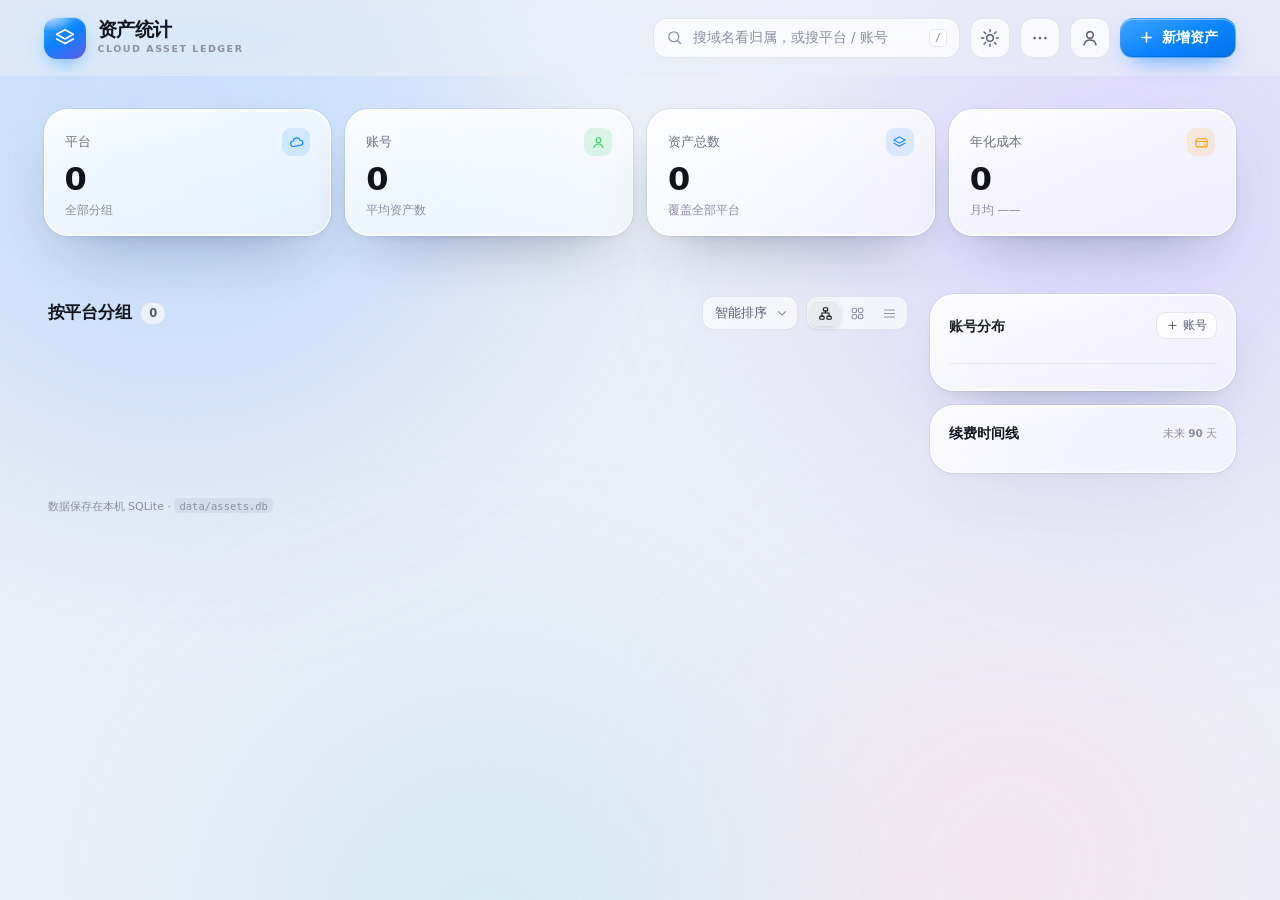
==== static/index.html @ 16592b2f "资产统计 v0.1.0：平台/账号/资产三级台账 + 归属搜索 + 定时备份 - 账号为唯一归属主体，资产可另记申请商 / 申请账号（域名两个维度分开） - 分组视图按类别分段，账号内类别徽章可点击，" ====
<!DOCTYPE html>
<html lang="zh-CN" data-theme="light">
<head>
<meta charset="UTF-8" />
<meta name="viewport" content="width=device-width, initial-scale=1, viewport-fit=cover" />
<meta name="theme-color" content="#eef1f7" />
<title>资产统计 · Cloud Asset Ledger</title>
<link rel="icon" type="image/svg+xml" href="/static/favicon.svg" />
<link rel="mask-icon" href="/static/favicon.svg" color="#0a84ff" />
<link rel="stylesheet" href="/static/style.css" />
<script>
  try {
    var q = new URLSearchParams(location.search).get('theme');
    var t = q || localStorage.getItem('al-theme') || 'light';
    document.documentElement.dataset.theme = (t === 'dark') ? 'dark' : 'light';
  } catch (e) {}
</script>
</head>
<body>

<!-- 背景光斑 -->
<div class="aurora" aria-hidden="true">
  <span class="blob b1"></span>
  <span class="blob b2"></span>
  <span class="blob b3"></span>
  <span class="blob b4"></span>
  <span class="grain"></span>
</div>

<!-- 图标库 -->
<svg xmlns="http://www.w3.org/2000/svg" style="display:none" aria-hidden="true">
  <symbol id="i-globe" viewBox="0 0 24 24"><circle cx="12" cy="12" r="9"/><path d="M3 12h18"/><path d="M12 3c2.6 2.6 2.6 15.4 0 18-2.6-2.6-2.6-15.4 0-18z"/></symbol>
  <symbol id="i-link" viewBox="0 0 24 24"><path d="M10.5 13.5a5 5 0 0 0 7 0l2-2a5 5 0 0 0-7-7l-1.2 1.2"/><path d="M13.5 10.5a5 5 0 0 0-7 0l-2 2a5 5 0 0 0 7 7l1.2-1.2"/></symbol>
  <symbol id="i-tri" viewBox="0 0 24 24"><path d="M12 4.2l8.6 15.2H3.4z"/></symbol>
  <symbol id="i-bolt" viewBox="0 0 24 24"><path d="M13.2 2.5L4.5 14h6.2l-1 7.5L19.5 10h-6.3l0-7.5z"/></symbol>
  <symbol id="i-file" viewBox="0 0 24 24"><path d="M14 3H7a2 2 0 0 0-2 2v14a2 2 0 0 0 2 2h10a2 2 0 0 0 2-2V8z"/><path d="M14 3v5h5"/></symbol>
  <symbol id="i-server" viewBox="0 0 24 24"><rect x="3" y="4" width="18" height="7" rx="2"/><rect x="3" y="13" width="18" height="7" rx="2"/><path d="M7 7.5h.01M7 16.5h.01"/></symbol>
  <symbol id="i-box" viewBox="0 0 24 24"><path d="M21 8l-9-5-9 5 9 5 9-5z"/><path d="M3 8v8l9 5 9-5V8"/><path d="M12 13v8"/></symbol>
  <symbol id="i-key" viewBox="0 0 24 24"><circle cx="7.5" cy="15.5" r="4.5"/><path d="M10.8 12.2L21 2"/><path d="M16.5 6.5l3 3"/></symbol>
  <symbol id="i-dot" viewBox="0 0 24 24"><circle cx="12" cy="12" r="3.4" fill="currentColor" stroke="none"/></symbol>
  <symbol id="i-repo" viewBox="0 0 24 24"><path d="M6 3.5h11a2 2 0 0 1 2 2v13a2 2 0 0 1-2 2H6z"/><path d="M6 3.5a2 2 0 0 0-2 2v13a2 2 0 0 0 2 2"/><path d="M9.5 8h5M9.5 11.5h5"/></symbol>
  <symbol id="i-user" viewBox="0 0 24 24"><circle cx="12" cy="8.4" r="3.9"/><path d="M4.8 20.2a7.4 7.4 0 0 1 14.4 0"/></symbol>
  <symbol id="i-github" viewBox="0 0 24 24"><path d="M9 19.2c-4.2 1.3-4.2-2.1-5.9-2.6"/><path d="M15 21.4v-3.3c0-1 .1-1.4-.5-2 2.7-.3 5.4-1.4 5.4-5.9a4.6 4.6 0 0 0-1.3-3.2 4.2 4.2 0 0 0-.1-3.2s-1.1-.3-3.5 1.3a12.2 12.2 0 0 0-6.3 0C6.2 2.5 5.1 2.8 5.1 2.8a4.2 4.2 0 0 0-.1 3.2A4.6 4.6 0 0 0 3.7 9.2c0 4.5 2.7 5.6 5.4 5.9-.5.6-.6 1.2-.5 2v3.3"/></symbol>
  <symbol id="i-cloud" viewBox="0 0 24 24"><path d="M7.4 18.5a4.4 4.4 0 0 1-.6-8.8 5.7 5.7 0 0 1 11-1.4 4.1 4.1 0 0 1 .6 8.2z"/></symbol>
  <symbol id="i-folder" viewBox="0 0 24 24"><path d="M3.5 7.2a2 2 0 0 1 2-2h3.1l2 2.4h7.9a2 2 0 0 1 2 2v8.2a2 2 0 0 1-2 2H5.5a2 2 0 0 1-2-2z"/></symbol>
  <symbol id="i-search" viewBox="0 0 24 24"><circle cx="11" cy="11" r="7"/><path d="M20.5 20.5L16.2 16.2"/></symbol>
  <symbol id="i-plus" viewBox="0 0 24 24"><path d="M12 5.5v13M5.5 12h13"/></symbol>
  <symbol id="i-sun" viewBox="0 0 24 24"><circle cx="12" cy="12" r="4"/><path d="M12 2v2.4M12 19.6V22M4.9 4.9l1.7 1.7M17.4 17.4l1.7 1.7M2 12h2.4M19.6 12H22M4.9 19.1l1.7-1.7M17.4 6.6l1.7-1.7"/></symbol>
  <symbol id="i-moon" viewBox="0 0 24 24"><path d="M21 13.2A9 9 0 1 1 10.8 3a7.2 7.2 0 0 0 10.2 10.2z"/></symbol>
  <symbol id="i-grid" viewBox="0 0 24 24"><rect x="3.5" y="3.5" width="7" height="7" rx="2"/><rect x="13.5" y="3.5" width="7" height="7" rx="2"/><rect x="3.5" y="13.5" width="7" height="7" rx="2"/><rect x="13.5" y="13.5" width="7" height="7" rx="2"/></symbol>
  <symbol id="i-list" viewBox="0 0 24 24"><path d="M4 6.5h16M4 12h16M4 17.5h16"/></symbol>
  <symbol id="i-tree" viewBox="0 0 24 24"><rect x="8.5" y="2.8" width="7" height="5" rx="1.6"/><rect x="2.8" y="16.2" width="7" height="5" rx="1.6"/><rect x="14.2" y="16.2" width="7" height="5" rx="1.6"/><path d="M12 7.8v3.4M12 11.2H6.3v5M12 11.2h5.7v5"/></symbol>
  <symbol id="i-close" viewBox="0 0 24 24"><path d="M6.5 6.5l11 11M17.5 6.5l-11 11"/></symbol>
  <symbol id="i-edit" viewBox="0 0 24 24"><path d="M4 20h4L18.5 9.5a2.8 2.8 0 0 0-4-4L4 16v4z"/><path d="M14.5 5.5l4 4"/></symbol>
  <symbol id="i-trash" viewBox="0 0 24 24"><path d="M4 7h16M9.5 7V5a2 2 0 0 1 2-2h1a2 2 0 0 1 2 2v2M6 7l1 12.2a2 2 0 0 0 2 1.8h6a2 2 0 0 0 2-1.8L18 7"/></symbol>
  <symbol id="i-external" viewBox="0 0 24 24"><path d="M14 4h6v6"/><path d="M20 4l-9.5 9.5"/><path d="M19 14.5V18a2 2 0 0 1-2 2H6a2 2 0 0 1-2-2V7a2 2 0 0 1 2-2h3.5"/></symbol>
  <symbol id="i-chev" viewBox="0 0 24 24"><path d="M6 9.5l6 6 6-6"/></symbol>
  <symbol id="i-chev-right" viewBox="0 0 24 24"><path d="M9.5 6l6 6-6 6"/></symbol>
  <symbol id="i-clock" viewBox="0 0 24 24"><circle cx="12" cy="12" r="9"/><path d="M12 7.2v5.2l3.2 2"/></symbol>
  <symbol id="i-wallet" viewBox="0 0 24 24"><rect x="3" y="6" width="18" height="13" rx="3.2"/><path d="M3 10.5h18"/><circle cx="17" cy="14.8" r="1.1" fill="currentColor" stroke="none"/></symbol>
  <symbol id="i-download" viewBox="0 0 24 24"><path d="M12 3.5v11.5"/><path d="M7.2 10.8L12 15.6l4.8-4.8"/><path d="M4.5 20.5h15"/></symbol>
  <symbol id="i-upload" viewBox="0 0 24 24"><path d="M12 20.5V9"/><path d="M7.2 13.2L12 8.4l4.8 4.8"/><path d="M4.5 3.5h15"/></symbol>
  <symbol id="i-pin" viewBox="0 0 24 24"><path d="M9 3.5h6l-.9 5.6 3 3v2H6.9v-2l3-3L9 3.5z"/><path d="M12 14v6.5"/></symbol>
  <symbol id="i-check" viewBox="0 0 24 24"><path d="M4.5 12.6l5 5L20 6.8"/></symbol>
  <symbol id="i-spark" viewBox="0 0 24 24"><path d="M12 3l1.9 5.4L19.5 10l-5.6 1.6L12 17l-1.9-5.4L4.5 10l5.6-1.6z"/></symbol>
  <symbol id="i-layers" viewBox="0 0 24 24"><path d="M12 3l9 5-9 5-9-5 9-5z"/><path d="M3 13l9 5 9-5"/></symbol>
  <symbol id="i-alert" viewBox="0 0 24 24"><path d="M12 4.2l8.4 14.6H3.6z"/><path d="M12 9.6v4"/><circle cx="12" cy="16.6" r="0.9" fill="currentColor" stroke="none"/></symbol>
  <symbol id="i-more" viewBox="0 0 24 24"><circle cx="5.5" cy="12" r="1.5" fill="currentColor" stroke="none"/><circle cx="12" cy="12" r="1.5" fill="currentColor" stroke="none"/><circle cx="18.5" cy="12" r="1.5" fill="currentColor" stroke="none"/></symbol>
</svg>

<header class="topbar" id="topbar">
  <div class="brand">
    <div class="brand-mark"><svg><use href="#i-layers"/></svg></div>
    <div class="brand-text">
      <h1 id="appTitle">资产统计</h1>
      <p>CLOUD ASSET LEDGER</p>
    </div>
  </div>

  <div class="topbar-actions">
    <label class="search" for="searchInput">
      <svg class="s-icon"><use href="#i-search"/></svg>
      <input id="searchInput" type="search" placeholder="搜域名看归属，或搜平台 / 账号" autocomplete="off" />
      <kbd>/</kbd>
    </label>

    <button class="icon-btn" id="themeBtn" aria-label="切换主题" title="切换主题">
      <svg class="ico-sun"><use href="#i-sun"/></svg>
      <svg class="ico-moon"><use href="#i-moon"/></svg>
    </button>

    <div class="menu-wrap">
      <button class="icon-btn" id="moreBtn" aria-label="更多" title="更多">
        <svg><use href="#i-more"/></svg>
      </button>
      <div class="menu glass" id="moreMenu" hidden>
        <button data-act="export"><svg><use href="#i-download"/></svg>导出 JSON 备份</button>
        <button data-act="import"><svg><use href="#i-upload"/></svg>导入 JSON</button>
        <button data-act="backup"><svg><use href="#i-clock"/></svg>定时备份</button>
      </div>
    </div>

    <button class="icon-btn" id="addAccountBtn" title="新增账号" aria-label="新增账号">
      <svg><use href="#i-user"/></svg>
    </button>

    <button class="primary-btn" id="addBtn">
      <svg><use href="#i-plus"/></svg><span>新增资产</span>
    </button>
  </div>
</header>

<main>
  <section class="stats-grid" id="statsGrid">
    <article class="stat glass" data-key="platforms">
      <div class="stat-top"><span class="stat-label">平台</span><span class="stat-ico"><svg><use href="#i-cloud"/></svg></span></div>
      <strong class="stat-value" data-num="0">0</strong>
      <span class="stat-foot" data-foot="platforms">全部分组</span>
    </article>
    <article class="stat glass" data-key="accounts">
      <div class="stat-top"><span class="stat-label">账号</span><span class="stat-ico green"><svg><use href="#i-user"/></svg></span></div>
      <strong class="stat-value" data-num="0">0</strong>
      <span class="stat-foot" data-foot="accounts">平均资产数</span>
    </article>
    <article class="stat glass" data-key="total">
      <div class="stat-top"><span class="stat-label">资产总数</span><span class="stat-ico"><svg><use href="#i-layers"/></svg></span></div>
      <strong class="stat-value" data-num="0">0</strong>
      <span class="stat-foot" data-foot="total">覆盖全部平台</span>
    </article>
    <article class="stat glass" data-key="cost">
      <div class="stat-top"><span class="stat-label">年化成本</span><span class="stat-ico amber"><svg><use href="#i-wallet"/></svg></span></div>
      <strong class="stat-value" data-num="0" data-money="1">0</strong>
      <span class="stat-foot" data-foot="cost">月均 ——</span>
    </article>
  </section>

  <div class="filterbar">
    <div class="chips" id="categoryChips"></div>
    <div class="chips chips-sub" id="platformChips"></div>
    <div class="chips chips-sub" id="providerChips" hidden></div>
  </div>

  <div class="alert-bar" id="alertBar" hidden>
    <span class="alert-ico"><svg><use href="#i-alert"/></svg></span>
    <span id="alertText"></span>
    <button class="link-btn" id="alertAction">只看这些</button>
  </div>

  <div class="prov-strip glass" id="provStrip" hidden></div>

  <div class="workspace">
    <section class="board">
      <div class="board-head">
        <div class="board-title">
          <h2 id="boardTitle">按平台分组</h2>
          <span class="pill-count" id="boardCount">0</span>
          <button class="cat-filter-pill" id="catFilterPill" hidden></button>
        </div>
        <div class="board-actions">
          <div class="select-wrap">
            <select id="sortSelect" aria-label="排序方式">
              <option value="smart">智能排序</option>
              <option value="expiry">按到期日</option>
              <option value="name">按名称</option>
              <option value="cost">按费用</option>
            </select>
            <svg><use href="#i-chev"/></svg>
          </div>
          <div class="segmented" id="viewToggle">
            <button data-view="group" class="active" aria-label="分组视图" title="按平台 / 账号分组"><svg><use href="#i-tree"/></svg></button>
            <button data-view="grid" aria-label="卡片视图" title="卡片平铺"><svg><use href="#i-grid"/></svg></button>
            <button data-view="list" aria-label="列表视图" title="紧凑列表"><svg><use href="#i-list"/></svg></button>
          </div>
        </div>
      </div>

      <div id="groupBoard"></div>
      <div class="asset-grid" id="assetGrid" hidden></div>

      <div class="empty" id="emptyState" hidden>
        <div class="empty-orb"><svg><use href="#i-layers"/></svg></div>
        <h3>还没有资产</h3>
        <p>先建平台账号，再把域名、仓库、Workers、Pages 挂到对应账号下，一个面板看清全部。</p>
        <div class="empty-actions">
          <button class="ghost-btn" id="emptyAccountBtn">先建账号</button>
          <button class="primary-btn" id="emptyAddBtn"><svg><use href="#i-plus"/></svg><span>添加资产</span></button>
        </div>
      </div>
    </section>

    <aside class="rail">
      <section class="panel glass">
        <div class="panel-head">
          <h3>账号分布</h3>
          <button class="mini-btn" id="railAddAccount"><svg><use href="#i-plus"/></svg>账号</button>
        </div>
        <div class="platform-bars" id="platformBars"></div>
        <div class="platform-foot" id="platformFoot"></div>
      </section>

      <section class="panel glass">
        <div class="panel-head">
          <h3>续费时间线</h3>
          <span class="panel-tag" id="timelineTag">未来 90 天</span>
        </div>
        <div class="timeline" id="timeline"></div>
      </section>
    </aside>
  </div>

  <footer class="page-foot">
    <span>数据保存在本机 SQLite · <code id="dbHint">data/assets.db</code></span>
    <span id="footStats"></span>
  </footer>
</main>

<!-- 资产弹层 -->
<div class="sheet-layer" id="sheetLayer" hidden>
  <div class="sheet-backdrop" id="sheetBackdrop"></div>
  <div class="sheet glass" role="dialog" aria-modal="true" aria-labelledby="sheetTitle" id="sheet">
    <div class="sheet-grabber"></div>
    <header class="sheet-head">
      <div>
        <h2 id="sheetTitle">新增资产</h2>
        <p id="sheetSub">记录这条资产的归属与到期信息</p>
      </div>
      <button class="icon-btn ghost" id="sheetClose" aria-label="关闭"><svg><use href="#i-close"/></svg></button>
    </header>

    <form id="assetForm" class="sheet-body" novalidate>
      <input type="hidden" id="f-id" />

      <div class="field span2">
        <label for="f-account">归属账号 <em>*</em></label>
        <div class="account-pick">
          <div class="select-wrap full">
            <select id="f-account"></select>
            <svg><use href="#i-chev"/></svg>
          </div>
          <button type="button" class="mini-btn" id="quickAccount">新建</button>
        </div>
        <p class="hint" id="accountHint">资产必须有归属账号，平台会自动跟着账号走</p>
      </div>

      <div class="field span2">
        <label for="f-name">名称 <em>*</em></label>
        <input id="f-name" name="name" required maxlength="160" placeholder="例如：demo-web 仓库 / example.com" />
      </div>

      <div class="field span2">
        <label>类型</label>
        <div class="cat-picker" id="catPicker"></div>
      </div>

      <div class="field span2">
        <label for="f-url">访问链接</label>
        <input id="f-url" name="url" inputmode="url" placeholder="https://github.com/FUJIWARESHINE/xxx" />
      </div>

      <div class="field">
        <label for="f-expires">到期日</label>
        <input id="f-expires" name="expires_at" type="date" />
      </div>

      <div class="field">
        <label for="f-cycle">续费周期</label>
        <div class="select-wrap full">
          <select id="f-cycle" name="cycle">
            <option value="none">不计费</option>
            <option value="monthly">按月</option>
            <option value="yearly">按年</option>
            <option value="once">一次性买断</option>
          </select>
          <svg><use href="#i-chev"/></svg>
        </div>
      </div>

      <div class="field">
        <label for="f-cost">费用</label>
        <div class="cost-row">
          <input id="f-cost" name="cost" type="number" min="0" step="0.01" placeholder="0.00" />
          <div class="select-wrap mini">
            <select id="f-currency" name="currency">
              <option value="CNY">¥ CNY</option>
              <option value="USD">$ USD</option>
              <option value="EUR">€ EUR</option>
              <option value="HKD">HK$</option>
            </select>
            <svg><use href="#i-chev"/></svg>
          </div>
        </div>
      </div>

      <div class="field">
        <label for="f-env">环境</label>
        <div class="select-wrap full">
          <select id="f-env" name="environment">
            <option value="prod">生产</option>
            <option value="staging">预发</option>
            <option value="dev">开发</option>
            <option value="none">未标注</option>
          </select>
          <svg><use href="#i-chev"/></svg>
        </div>
      </div>

      <div class="field">
        <label for="f-status">状态</label>
        <div class="select-wrap full">
          <select id="f-status" name="status">
            <option value="active">运行中</option>
            <option value="paused">已暂停</option>
            <option value="archived">已归档</option>
          </select>
          <svg><use href="#i-chev"/></svg>
        </div>
      </div>

      <div class="field">
        <label class="toggle-line" for="f-renew">
          <span>自动续费</span>
          <span class="switch"><input id="f-renew" name="auto_renew" type="checkbox" /><i></i></span>
        </label>
      </div>

      <div class="field">
        <label for="f-provider">申请商</label>
        <input id="f-provider" name="provider" list="providerList" placeholder="如：dpdns / dnshe" />
        <datalist id="providerList"></datalist>
      </div>

      <div class="field">
        <label for="f-provider-acc">申请账号</label>
        <input id="f-provider-acc" name="provider_account" placeholder="申请商平台上的账号" />
      </div>

      <div class="field span2">
        <label for="f-cred">密码存放位置</label>
        <input id="f-cred" name="credential_hint" placeholder="只记 Vaultwarden 里的条目名，不存密码本身。如：Vaultwarden › Cloudflare 主账号" />
      </div>

      <div class="field span2">
        <label for="f-tags">标签</label>
        <input id="f-tags" name="tags" placeholder="逗号分隔，如：主力, 备案, 生产环境" />
        <div class="tag-suggest" id="tagSuggest"></div>
      </div>

      <div class="field span2">
        <label for="f-notes">备注</label>
        <textarea id="f-notes" name="notes" rows="3" placeholder="绑定了哪些服务、迁移注意事项…"></textarea>
      </div>

      <label class="pin-line">
        <span class="switch small"><input id="f-pinned" name="pinned" type="checkbox" /><i></i></span>
        <span>置顶这条资产</span>
      </label>
    </form>

    <footer class="sheet-foot">
      <button class="danger-btn" id="deleteBtn" type="button" hidden><svg><use href="#i-trash"/></svg>删除</button>
      <button class="ghost-btn" id="openBtn" type="button" hidden><svg><use href="#i-external"/></svg><span>打开链接</span></button>
      <div class="spacer"></div>
      <button class="ghost-btn" id="cancelBtn" type="button">取消</button>
      <button class="primary-btn" id="saveBtn" type="button"><svg><use href="#i-check"/></svg><span>保存</span></button>
    </footer>
  </div>
</div>

<!-- 账号弹层 -->
<div class="sheet-layer" id="accLayer" hidden>
  <div class="sheet-backdrop" data-close="acc"></div>
  <div class="sheet glass sheet-sm" role="dialog" aria-modal="true" aria-labelledby="accTitle">
    <div class="sheet-grabber"></div>
    <header class="sheet-head">
      <div>
        <h2 id="accTitle">新增账号</h2>
        <p id="accSub">一个平台下可以有任意多个账号</p>
      </div>
      <button class="icon-btn ghost" id="accClose" aria-label="关闭"><svg><use href="#i-close"/></svg></button>
    </header>

    <form class="sheet-body acc-form" id="accForm" novalidate>
      <div class="field">
        <label for="a-platform">平台 <em>*</em></label>
        <input id="a-platform" list="platformList" placeholder="GitHub / Cloudflare / Vercel" />
        <datalist id="platformList"></datalist>
      </div>

      <div class="field">
        <label for="a-name">账号标识 <em>*</em></label>
        <input id="a-name" placeholder="用户名或注册邮箱" />
      </div>

      <div class="field span2">
        <label for="a-label">备注名</label>
        <input id="a-label" placeholder="如：主力号 / 小号 2 / 公司号" />
      </div>

      <div class="field span2">
        <label for="a-url">控制台链接</label>
        <input id="a-url" inputmode="url" placeholder="https://github.com/settings/profile" />
      </div>

      <div class="field">
        <label for="a-status">状态</label>
        <div class="select-wrap full">
          <select id="a-status">
            <option value="active">使用中</option>
            <option value="paused">已停用</option>
            <option value="archived">已归档</option>
          </select>
          <svg><use href="#i-chev"/></svg>
        </div>
      </div>

      <div class="field">
        <label for="a-cred">密码存放位置</label>
        <input id="a-cred" placeholder="Vaultwarden › GitHub 主力号" />
      </div>

      <div class="field span2">
        <label for="a-notes">备注</label>
        <textarea id="a-notes" rows="3" placeholder="这个账号主要放什么、2FA 在哪…"></textarea>
      </div>
    </form>

    <footer class="sheet-foot">
      <button class="danger-btn" id="accDelete" type="button" hidden><svg><use href="#i-trash"/></svg>删除</button>
      <div class="spacer"></div>
      <button class="ghost-btn" id="accCancel" type="button">取消</button>
      <button class="primary-btn" id="accSave" type="button"><svg><use href="#i-check"/></svg><span>保存</span></button>
    </footer>
  </div>
</div>

<!-- 定时备份弹层 -->
<div class="sheet-layer" id="backupLayer" hidden>
  <div class="sheet-backdrop" data-close="backup"></div>
  <div class="sheet glass sheet-sm" role="dialog" aria-modal="true" aria-labelledby="bkTitle">
    <div class="sheet-grabber"></div>
    <header class="sheet-head">
      <div>
        <h2 id="bkTitle">定时备份</h2>
        <p id="bkSub">数据库快照，超过保留份数自动删最早的</p>
      </div>
      <button class="icon-btn ghost" id="bkClose" aria-label="关闭"><svg><use href="#i-close"/></svg></button>
    </header>

    <div class="sheet-body bk-body">
      <label class="toggle-line" for="bkEnabled">
        <span>启用定时备份</span>
        <span class="switch"><input id="bkEnabled" type="checkbox" /><i></i></span>
      </label>

      <div class="field">
        <label for="bkInterval">备份频率</label>
        <div class="select-wrap full">
          <select id="bkInterval">
            <option value="6">每 6 小时</option>
            <option value="12">每 12 小时</option>
            <option value="24">每天</option>
            <option value="72">每 3 天</option>
            <option value="168">每周</option>
          </select>
          <svg><use href="#i-chev"/></svg>
        </div>
      </div>
      <div class="field">
        <label for="bkKeep">保留份数</label>
        <input id="bkKeep" type="number" min="1" max="50" step="1" />
      </div>
      <p class="hint">超过保留份数后，自动删除时间最早的备份，避免一直堆文件。</p>

      <div class="bk-status" id="bkStatus"></div>

      <div class="bk-list-head">
        <span>现有备份</span>
        <span class="bk-dir" id="bkDir"></span>
      </div>
      <div class="bk-list" id="bkList"></div>
    </div>

    <footer class="sheet-foot">
      <button class="ghost-btn" id="bkRun" type="button"><svg><use href="#i-download"/></svg>立即备份</button>
      <div class="spacer"></div>
      <button class="ghost-btn" id="bkCancel" type="button">取消</button>
      <button class="primary-btn" id="bkSave" type="button"><svg><use href="#i-check"/></svg><span>保存</span></button>
    </footer>
  </div>
</div>

<!-- 确认弹层 -->
<div class="confirm-layer" id="confirmLayer" hidden>
  <div class="confirm-backdrop"></div>
  <div class="confirm glass" role="alertdialog">
    <h3 id="confirmTitle">确认删除？</h3>
    <p id="confirmText">删除后无法恢复。</p>
    <div class="confirm-actions">
      <button class="ghost-btn" id="confirmCancel">取消</button>
      <button class="danger-btn solid" id="confirmOk">删除</button>
    </div>
  </div>
</div>

<!-- 密码层 -->
<div class="lock-layer" id="lockLayer" hidden>
  <div class="lock-card glass">
    <div class="lock-ico"><svg><use href="#i-key"/></svg></div>
    <h2>需要访问密码</h2>
    <p>这台实例启用了密码保护</p>
    <input type="password" id="lockInput" placeholder="输入密码" autocomplete="current-password" />
    <button class="primary-btn" id="lockBtn">解锁</button>
    <p class="lock-err" id="lockErr"></p>
  </div>
</div>

<div class="toasts" id="toasts"></div>
<input type="file" id="importFile" accept="application/json,.json" hidden />

<script src="/static/app.js"></script>
</body>
</html>
---- static/style.css ----
/* ============================================================
   资产统计 · Liquid Glass UI
   iOS 风格：多层高光玻璃 / 弹性动画 / 明暗双主题
   ============================================================ */

:root {
  --ease-spring: cubic-bezier(0.34, 1.56, 0.64, 1);
  --ease-out: cubic-bezier(0.22, 1, 0.36, 1);
  --radius-xl: 30px;
  --radius-lg: 24px;
  --radius-md: 18px;
  --radius-sm: 13px;
  --topbar-h: 76px;

  --accent: #0a84ff;
  --accent-deep: #0066d6;
  --green: #30d158;
  --amber: #ff9f0a;
  --red: #ff453a;
  --purple: #bf5af2;
}

html[data-theme="light"] {
  --bg: #eaeef6;
  --bg-2: #f7f8fc;

  --text: #10131c;
  --text-2: #565d70;
  --text-3: #8a90a3;

  --glass-hi: rgba(255, 255, 255, 0.86);
  --glass-lo: rgba(255, 255, 255, 0.54);
  --glass-border: rgba(255, 255, 255, 0.9);
  --glass-edge: rgba(140, 155, 190, 0.16);
  --glass-blur: blur(34px) saturate(190%);

  --shadow-lg: 0 28px 64px -32px rgba(24, 40, 82, 0.42), 0 4px 14px -6px rgba(24, 40, 82, 0.12);
  --shadow-sm: 0 10px 26px -18px rgba(24, 40, 82, 0.5);
  --inset-hi: inset 0 1px 0 rgba(255, 255, 255, 1), inset 0 -1px 0 rgba(255, 255, 255, 0.35);
  --inset-hi-soft: inset 0 1px 0 rgba(255, 255, 255, 0.9);

  --field-bg: rgba(255, 255, 255, 0.72);
  --field-border: rgba(160, 175, 205, 0.28);
  --hover-tint: rgba(255, 255, 255, 0.55);
  --chip-bg: rgba(255, 255, 255, 0.62);
  --hairline: rgba(120, 135, 170, 0.14);
  --blob-1: #9dc8ff;
  --blob-2: #cdc0ff;
  --blob-3: #bfe8f4;
  --blob-4: #ffdbe6;
  --blob-op: 0.42;
  --grain-op: 0.035;
  --code-bg: rgba(120, 140, 180, 0.12);
}

html[data-theme="dark"] {
  --bg: #06070b;
  --bg-2: #0b0d13;

  --text: #f1f3f9;
  --text-2: #a2a9bd;
  --text-3: #6d7488;

  --glass-hi: rgba(34, 37, 50, 0.78);
  --glass-lo: rgba(18, 20, 28, 0.52);
  --glass-border: rgba(255, 255, 255, 0.12);
  --glass-edge: rgba(255, 255, 255, 0.05);
  --glass-blur: blur(36px) saturate(170%);

  --shadow-lg: 0 32px 70px -30px rgba(0, 0, 0, 0.9), 0 2px 10px -4px rgba(0, 0, 0, 0.6);
  --shadow-sm: 0 14px 30px -20px rgba(0, 0, 0, 0.85);
  --inset-hi: inset 0 1px 0 rgba(255, 255, 255, 0.14), inset 0 -1px 0 rgba(0, 0, 0, 0.3);
  --inset-hi-soft: inset 0 1px 0 rgba(255, 255, 255, 0.1);

  --field-bg: rgba(255, 255, 255, 0.05);
  --field-border: rgba(255, 255, 255, 0.1);
  --hover-tint: rgba(255, 255, 255, 0.06);
  --chip-bg: rgba(255, 255, 255, 0.055);
  --hairline: rgba(255, 255, 255, 0.075);
  --blob-1: #1a5fd0;
  --blob-2: #4f2bab;
  --blob-3: #123f6e;
  --blob-4: #47225c;
  --blob-op: 0.4;
  --grain-op: 0.05;
  --code-bg: rgba(255, 255, 255, 0.07);
}

* { box-sizing: border-box; }

/* hidden 属性必须压过组件自身的 display */
[hidden] { display: none !important; }

html { -webkit-text-size-adjust: 100%; }

body {
  margin: 0;
  min-height: 100vh;
  max-width: 100vw;
  background: var(--bg);
  color: var(--text);
  font-family: -apple-system, BlinkMacSystemFont, "SF Pro Display", "SF Pro Text",
    "PingFang SC", "Hiragino Sans GB", "Microsoft YaHei UI", "Segoe UI Variable",
    "Segoe UI", system-ui, sans-serif;
  font-size: 15px;
  line-height: 1.5;
  -webkit-font-smoothing: antialiased;
  transition: background-color 0.55s var(--ease-out), color 0.35s var(--ease-out);
  overflow-x: hidden;
}

/* 任何一层都不允许被内容顶宽 */
main, .workspace, .board, .filterbar, .stats-grid, .rail { min-width: 0; max-width: 100%; }
.topbar-actions, .search, .chips { min-width: 0; }

::selection { background: rgba(10, 132, 255, 0.28); }

/* ---------------------------------------------- 背景光斑 */
.aurora {
  position: fixed;
  inset: 0;
  z-index: -1;
  overflow: hidden;
  background:
    radial-gradient(120% 80% at 50% -20%, var(--bg-2) 0%, transparent 60%),
    linear-gradient(180deg, var(--bg) 0%, var(--bg) 100%);
  transition: background 0.6s var(--ease-out);
}

.blob {
  position: absolute;
  border-radius: 50%;
  filter: blur(110px);
  opacity: var(--blob-op);
  will-change: transform;
  transition: background-color 0.8s var(--ease-out), opacity 0.6s;
}
.blob.b1 { width: 52vw; height: 52vw; left: -12vw; top: -16vw; background: var(--blob-1); animation: drift1 26s ease-in-out infinite; }
.blob.b2 { width: 46vw; height: 46vw; right: -10vw; top: -8vw; background: var(--blob-2); animation: drift2 31s ease-in-out infinite; }
.blob.b3 { width: 40vw; height: 40vw; left: 18vw; bottom: -22vw; background: var(--blob-3); animation: drift3 37s ease-in-out infinite; }
.blob.b4 { width: 34vw; height: 34vw; right: 4vw; bottom: -14vw; background: var(--blob-4); animation: drift1 29s ease-in-out infinite reverse; }

@keyframes drift1 {
  0%, 100% { transform: translate3d(0, 0, 0) scale(1); }
  50% { transform: translate3d(4vw, 5vh, 0) scale(1.1); }
}
@keyframes drift2 {
  0%, 100% { transform: translate3d(0, 0, 0) scale(1.05); }
  50% { transform: translate3d(-5vw, 6vh, 0) scale(0.95); }
}
@keyframes drift3 {
  0%, 100% { transform: translate3d(0, 0, 0) scale(0.98); }
  50% { transform: translate3d(6vw, -5vh, 0) scale(1.12); }
}

.grain {
  position: absolute;
  inset: 0;
  opacity: var(--grain-op);
  background-image: url("data:image/svg+xml,%3Csvg xmlns='http://www.w3.org/2000/svg' width='140' height='140'%3E%3Cfilter id='n'%3E%3CfeTurbulence type='fractalNoise' baseFrequency='0.85' numOctaves='3'/%3E%3C/filter%3E%3Crect width='140' height='140' filter='url(%23n)'/%3E%3C/svg%3E");
  mix-blend-mode: overlay;
  pointer-events: none;
}

/* ---------------------------------------------- 玻璃基类 */
.glass {
  position: relative;
  background: linear-gradient(158deg, var(--glass-hi) 0%, var(--glass-lo) 100%);
  -webkit-backdrop-filter: var(--glass-blur);
  backdrop-filter: var(--glass-blur);
  border: 1px solid var(--glass-border);
  box-shadow: var(--inset-hi), var(--shadow-lg), 0 0 0 1px var(--glass-edge);
  border-radius: var(--radius-lg);
  transition: background 0.5s var(--ease-out), border-color 0.5s var(--ease-out),
    box-shadow 0.4s var(--ease-out), transform 0.4s var(--ease-spring);
}

/* 顶部镜面高光 */
.glass::before {
  content: "";
  position: absolute;
  inset: 0;
  border-radius: inherit;
  background: radial-gradient(120% 90% at 12% -10%, rgba(255, 255, 255, 0.55) 0%, transparent 55%);
  opacity: 0.9;
  pointer-events: none;
  transition: opacity 0.4s;
}
html[data-theme="dark"] .glass::before { opacity: 0.35; }

@supports not ((backdrop-filter: blur(1px)) or (-webkit-backdrop-filter: blur(1px))) {
  html[data-theme="light"] .glass { background: rgba(255, 255, 255, 0.96); }
  html[data-theme="dark"] .glass { background: rgba(24, 26, 36, 0.97); }
}

svg { width: 20px; height: 20px; fill: none; stroke: currentColor; stroke-width: 1.75; stroke-linecap: round; stroke-linejoin: round; flex: none; }

/* ---------------------------------------------- 顶栏 */
.topbar {
  position: sticky;
  top: 0;
  z-index: 40;
  height: var(--topbar-h);
  display: flex;
  align-items: center;
  gap: 18px;
  padding: 0 clamp(16px, 3.4vw, 44px);
  background: color-mix(in srgb, var(--bg) 62%, transparent);
  -webkit-backdrop-filter: blur(22px) saturate(180%);
  backdrop-filter: blur(22px) saturate(180%);
  border-bottom: 1px solid transparent;
  transition: border-color 0.4s, background 0.4s;
}
.topbar.scrolled {
  border-bottom-color: var(--hairline);
  background: color-mix(in srgb, var(--bg) 78%, transparent);
}

.brand { display: flex; align-items: center; gap: 12px; min-width: 0; }

.brand-mark {
  width: 42px; height: 42px;
  display: grid; place-items: center;
  border-radius: 13px;
  color: #fff;
  background: linear-gradient(150deg, #4aa8ff 0%, #0a84ff 46%, #5e5ce6 100%);
  box-shadow: 0 8px 20px -8px rgba(10, 132, 255, 0.75), inset 0 1px 0 rgba(255, 255, 255, 0.55);
  position: relative;
  overflow: hidden;
}
.brand-mark::after {
  content: ""; position: absolute; inset: 0;
  background: radial-gradient(80% 50% at 20% 0%, rgba(255, 255, 255, 0.6), transparent 70%);
}
.brand-mark svg { width: 22px; height: 22px; stroke-width: 1.9; position: relative; z-index: 1; }

.brand-text h1 {
  margin: 0;
  font-size: 19px;
  font-weight: 700;
  letter-spacing: -0.02em;
  line-height: 1.2;
}
.brand-text p {
  margin: 1px 0 0;
  font-size: 9.5px;
  letter-spacing: 0.16em;
  color: var(--text-3);
  font-weight: 600;
}

.topbar-actions { margin-left: auto; display: flex; align-items: center; gap: 10px; }

.search {
  display: flex;
  align-items: center;
  gap: 8px;
  height: 40px;
  width: clamp(170px, 24vw, 330px);
  padding: 0 12px;
  border-radius: 14px;
  background: var(--field-bg);
  border: 1px solid var(--field-border);
  box-shadow: var(--inset-hi-soft);
  -webkit-backdrop-filter: blur(16px);
  backdrop-filter: blur(16px);
  transition: width 0.4s var(--ease-out), box-shadow 0.3s, border-color 0.3s, background 0.3s;
}
.search:focus-within {
  border-color: color-mix(in srgb, var(--accent) 45%, transparent);
  box-shadow: 0 0 0 4px color-mix(in srgb, var(--accent) 14%, transparent), var(--inset-hi-soft);
  background: color-mix(in srgb, var(--field-bg) 88%, var(--accent) 12%);
}
.search .s-icon { color: var(--text-3); width: 17px; height: 17px; }
.search input {
  flex: 1; min-width: 0;
  border: 0; background: none; outline: none;
  color: var(--text);
  font: inherit; font-size: 13.5px;
}
.search input::placeholder { color: var(--text-3); }
.search input::-webkit-search-cancel-button { -webkit-appearance: none; }
.search kbd {
  font: 600 10px/1 ui-monospace, monospace;
  color: var(--text-3);
  padding: 3px 5px;
  border-radius: 5px;
  border: 1px solid var(--field-border);
  background: var(--chip-bg);
}

.icon-btn {
  width: 40px; height: 40px;
  display: grid; place-items: center;
  border-radius: 13px;
  border: 1px solid var(--field-border);
  background: var(--field-bg);
  color: var(--text-2);
  cursor: pointer;
  box-shadow: var(--inset-hi-soft);
  -webkit-backdrop-filter: blur(16px);
  backdrop-filter: blur(16px);
  transition: transform 0.22s var(--ease-spring), color 0.25s, background 0.25s, border-color 0.25s;
}
.icon-btn:hover { color: var(--text); transform: translateY(-1px); background: var(--hover-tint); }
.icon-btn:active { transform: scale(0.93); }
.icon-btn.ghost { border-color: transparent; background: transparent; box-shadow: none; }

#themeBtn { position: relative; overflow: hidden; }
#themeBtn svg { position: absolute; transition: transform 0.55s var(--ease-spring), opacity 0.3s; }
html[data-theme="light"] #themeBtn .ico-moon { transform: translateY(120%) rotate(60deg); opacity: 0; }
html[data-theme="light"] #themeBtn .ico-sun { transform: none; opacity: 1; }
html[data-theme="dark"] #themeBtn .ico-sun { transform: translateY(-120%) rotate(-60deg); opacity: 0; }
html[data-theme="dark"] #themeBtn .ico-moon { transform: none; opacity: 1; }

.primary-btn {
  display: inline-flex; align-items: center; gap: 7px;
  height: 40px; padding: 0 17px;
  border-radius: 13px;
  border: 1px solid rgba(255, 255, 255, 0.22);
  background: linear-gradient(160deg, #3fa4ff 0%, var(--accent) 55%, #0072e5 100%);
  color: #fff;
  font: inherit; font-size: 13.5px; font-weight: 620;
  letter-spacing: 0.01em;
  cursor: pointer;
  box-shadow: 0 10px 24px -12px rgba(10, 132, 255, 0.95), inset 0 1px 0 rgba(255, 255, 255, 0.42),
    inset 0 -1px 0 rgba(0, 0, 0, 0.14);
  transition: transform 0.22s var(--ease-spring), box-shadow 0.3s, filter 0.2s;
}
.primary-btn svg { width: 17px; height: 17px; stroke-width: 2.2; }
.primary-btn:hover { transform: translateY(-1.5px); box-shadow: 0 16px 32px -14px rgba(10, 132, 255, 1), inset 0 1px 0 rgba(255, 255, 255, 0.5); }
.primary-btn:active { transform: scale(0.96); }

.ghost-btn {
  display: inline-flex; align-items: center; gap: 6px;
  height: 40px; padding: 0 16px;
  border-radius: 13px;
  border: 1px solid var(--field-border);
  background: var(--field-bg);
  color: var(--text-2);
  font: inherit; font-size: 13.5px; font-weight: 560;
  cursor: pointer;
  transition: transform 0.2s var(--ease-spring), background 0.2s, color 0.2s;
}
.ghost-btn:hover { background: var(--hover-tint); color: var(--text); }
.ghost-btn:active { transform: scale(0.96); }
.ghost-btn svg { width: 15px; height: 15px; }

.danger-btn {
  display: inline-flex; align-items: center; gap: 6px;
  height: 40px; padding: 0 15px;
  border-radius: 13px;
  border: 1px solid color-mix(in srgb, var(--red) 30%, transparent);
  background: color-mix(in srgb, var(--red) 12%, transparent);
  color: var(--red);
  font: inherit; font-size: 13.5px; font-weight: 600;
  cursor: pointer;
  transition: transform 0.2s var(--ease-spring), background 0.2s;
}
.danger-btn:hover { background: color-mix(in srgb, var(--red) 20%, transparent); }
.danger-btn:active { transform: scale(0.96); }
.danger-btn.solid { background: var(--red); color: #fff; border-color: transparent; box-shadow: 0 10px 22px -12px rgba(255, 69, 58, 0.9); }
.danger-btn svg { width: 16px; height: 16px; }

/* 下拉菜单 */
.menu-wrap { position: relative; }
.menu {
  position: absolute;
  right: 0;
  top: calc(100% + 10px);
  min-width: 190px;
  padding: 6px;
  border-radius: var(--radius-md);
  box-shadow: var(--inset-hi), var(--shadow-lg);
  transform-origin: top right;
  animation: menuIn 0.32s var(--ease-spring);
  z-index: 60;
}
@keyframes menuIn {
  from { opacity: 0; transform: scale(0.9) translateY(-6px); }
  to { opacity: 1; transform: none; }
}
.menu button {
  display: flex; align-items: center; gap: 10px;
  width: 100%;
  padding: 9px 11px;
  border: 0; border-radius: 11px;
  background: none;
  color: var(--text);
  font: inherit; font-size: 13px;
  text-align: left;
  cursor: pointer;
  transition: background 0.18s;
}
.menu button:hover { background: var(--hover-tint); }
.menu button svg { width: 16px; height: 16px; color: var(--text-3); }

/* ---------------------------------------------- 主区域 */
main {
  max-width: 1420px;
  margin: 0 auto;
  padding: clamp(18px, 2.6vw, 34px) clamp(16px, 3.4vw, 44px) 60px;
}

.stats-grid {
  display: grid;
  grid-template-columns: repeat(4, minmax(0, 1fr));
  gap: 14px;
  animation: rise 0.6s var(--ease-out) both;
}

.stat {
  padding: 18px 20px 16px;
  border-radius: var(--radius-lg);
  display: flex;
  flex-direction: column;
  gap: 3px;
  overflow: hidden;
  cursor: default;
  animation: rise 0.65s var(--ease-out) both;
  animation-delay: calc(var(--i, 0) * 60ms);
}
.stat:hover { transform: translateY(-2px); box-shadow: var(--inset-hi), var(--shadow-lg); }

.stat-top { display: flex; align-items: center; justify-content: space-between; gap: 8px; }
.stat-label { font-size: 12.5px; color: var(--text-2); font-weight: 560; letter-spacing: 0.005em; }
.stat-ico {
  width: 28px; height: 28px;
  display: grid; place-items: center;
  border-radius: 9px;
  color: var(--accent);
  background: color-mix(in srgb, var(--accent) 12%, transparent);
}
.stat-ico svg { width: 15px; height: 15px; }
.stat-ico.amber { color: var(--amber); background: color-mix(in srgb, var(--amber) 14%, transparent); }
.stat-ico.red { color: var(--red); background: color-mix(in srgb, var(--red) 13%, transparent); }
.stat-ico.green { color: var(--green); background: color-mix(in srgb, var(--green) 14%, transparent); }

.stat-value {
  font-size: clamp(26px, 2.6vw, 32px);
  font-weight: 700;
  letter-spacing: -0.035em;
  line-height: 1.15;
  font-variant-numeric: tabular-nums;
  margin-top: 2px;
}
.stat-foot { font-size: 11.5px; color: var(--text-3); margin-top: 1px; }

/* ---------------------------------------------- 筛选 */
.filterbar {
  margin: 20px 0 16px;
  animation: rise 0.65s var(--ease-out) 0.16s both;
}
.chips {
  display: flex;
  gap: 8px;
  overflow-x: auto;
  padding: 2px 2px 6px;
  scrollbar-width: none;
}
.chips::-webkit-scrollbar { display: none; }

.chip {
  display: inline-flex; align-items: center; gap: 6px;
  height: 34px;
  padding: 0 13px;
  border-radius: 11px;
  border: 1px solid var(--field-border);
  background: var(--chip-bg);
  color: var(--text-2);
  font: inherit; font-size: 13px; font-weight: 550;
  white-space: nowrap;
  cursor: pointer;
  -webkit-backdrop-filter: blur(14px);
  backdrop-filter: blur(14px);
  box-shadow: var(--inset-hi-soft);
  transition: transform 0.28s var(--ease-spring), background 0.25s, color 0.25s, border-color 0.25s, box-shadow 0.25s;
}
.chip svg { width: 15px; height: 15px; }
.chip .chip-n { font-size: 11px; color: var(--text-3); font-variant-numeric: tabular-nums; }
.chip:hover { color: var(--text); transform: translateY(-1px); }
.chip:active { transform: scale(0.96); }
.chip.active {
  color: #fff;
  border-color: transparent;
  background: linear-gradient(160deg, #3fa4ff, var(--accent) 60%, #0072e5);
  box-shadow: 0 10px 22px -12px rgba(10, 132, 255, 0.9), inset 0 1px 0 rgba(255, 255, 255, 0.4);
}
.chip.active .chip-n { color: rgba(255, 255, 255, 0.78); }

/* ---------------------------------------------- 工作区 */
.workspace {
  display: grid;
  grid-template-columns: minmax(0, 1fr) 306px;
  gap: 18px;
  align-items: start;
}

.board-head {
  display: flex; align-items: center; gap: 12px;
  padding: 2px 4px 12px;
  animation: rise 0.6s var(--ease-out) 0.2s both;
}
.board-title { display: flex; align-items: center; gap: 9px; min-width: 0; }
.board-title h2 {
  margin: 0;
  font-size: 16.5px;
  font-weight: 660;
  letter-spacing: -0.015em;
}
.pill-count {
  font-size: 11.5px;
  font-weight: 650;
  font-variant-numeric: tabular-nums;
  color: var(--text-2);
  padding: 2px 8px;
  border-radius: 999px;
  background: var(--chip-bg);
  border: 1px solid var(--field-border);
}
.board-actions { margin-left: auto; display: flex; align-items: center; gap: 8px; }

.select-wrap {
  position: relative;
  display: inline-flex;
  align-items: center;
}
.select-wrap select {
  -webkit-appearance: none;
  appearance: none;
  height: 34px;
  padding: 0 30px 0 12px;
  border-radius: 11px;
  border: 1px solid var(--field-border);
  background: var(--chip-bg);
  color: var(--text-2);
  font: inherit; font-size: 12.5px; font-weight: 550;
  cursor: pointer;
  outline: none;
  -webkit-backdrop-filter: blur(14px);
  backdrop-filter: blur(14px);
  transition: border-color 0.2s, color 0.2s;
}
.select-wrap select:hover { color: var(--text); }
.select-wrap select:focus-visible { border-color: var(--accent); box-shadow: 0 0 0 3px color-mix(in srgb, var(--accent) 16%, transparent); }
.select-wrap > svg {
  position: absolute; right: 9px;
  width: 14px; height: 14px;
  pointer-events: none;
  color: var(--text-3);
}
.select-wrap.full { width: 100%; }
.select-wrap.full select { width: 100%; height: 40px; border-radius: 12px; background: var(--field-bg); font-size: 13.5px; }
.select-wrap.mini select { height: 40px; border-radius: 12px; background: var(--field-bg); font-size: 12.5px; padding: 0 26px 0 10px; }

.segmented {
  display: inline-flex;
  gap: 2px;
  padding: 3px;
  border-radius: 11px;
  background: var(--chip-bg);
  border: 1px solid var(--field-border);
  -webkit-backdrop-filter: blur(14px);
  backdrop-filter: blur(14px);
}
.segmented button {
  width: 30px; height: 26px;
  display: grid; place-items: center;
  border: 0; border-radius: 8px;
  background: none;
  color: var(--text-3);
  cursor: pointer;
  transition: background 0.25s, color 0.25s, transform 0.2s var(--ease-spring), box-shadow 0.25s;
}
.segmented button svg { width: 15px; height: 15px; }
.segmented button:active { transform: scale(0.9); }
.segmented button.active {
  color: var(--text);
  background: color-mix(in srgb, var(--bg-2) 88%, var(--text) 6%);
  box-shadow: 0 2px 6px -2px rgba(20, 30, 60, 0.3), var(--inset-hi-soft);
}
html[data-theme="dark"] .segmented button.active { background: rgba(255, 255, 255, 0.13); }

/* ---------------------------------------------- 资产卡 */
.asset-grid {
  display: grid;
  grid-template-columns: repeat(auto-fill, minmax(330px, 1fr));
  gap: 12px;
}

.asset {
  position: relative;
  display: grid;
  grid-template-columns: 46px minmax(0, 1fr) auto;
  align-items: center;
  gap: 13px;
  padding: 14px 15px;
  border-radius: 20px;
  cursor: pointer;
  background: linear-gradient(158deg, var(--glass-hi) 0%, var(--glass-lo) 100%);
  -webkit-backdrop-filter: var(--glass-blur);
  backdrop-filter: var(--glass-blur);
  border: 1px solid var(--glass-border);
  box-shadow: var(--inset-hi-soft), var(--shadow-sm), 0 0 0 1px var(--glass-edge);
  transition: transform 0.38s var(--ease-spring), box-shadow 0.35s var(--ease-out),
    border-color 0.3s, background 0.4s;
  animation: cardIn 0.5s var(--ease-out) both;
  animation-delay: calc(var(--i, 0) * 26ms);
  overflow: hidden;
  text-align: left;
}
@keyframes cardIn {
  from { opacity: 0; transform: translateY(10px) scale(0.985); }
  to { opacity: 1; transform: none; }
}
.asset::after {
  content: "";
  position: absolute; inset: 0;
  border-radius: inherit;
  background: radial-gradient(90% 60% at 0% 0%, rgba(255, 255, 255, 0.5), transparent 60%);
  opacity: 0;
  transition: opacity 0.35s;
  pointer-events: none;
}
.asset:hover {
  transform: translateY(-2.5px);
  border-color: color-mix(in srgb, var(--accent) 28%, var(--glass-border));
  box-shadow: var(--inset-hi-soft), 0 22px 44px -26px rgba(20, 40, 80, 0.55),
    0 0 0 1px color-mix(in srgb, var(--accent) 14%, transparent);
}
.asset:hover::after { opacity: 1; }
.asset:active { transform: scale(0.988); }
html[data-theme="dark"] .asset::after { background: radial-gradient(90% 60% at 0% 0%, rgba(255, 255, 255, 0.12), transparent 60%); }

.asset-icon {
  width: 46px; height: 46px;
  display: grid; place-items: center;
  border-radius: 14px;
  color: var(--c, var(--accent));
  background: var(--c-soft, color-mix(in srgb, var(--accent) 12%, transparent));
  border: 1px solid var(--c-line, transparent);
  box-shadow: inset 0 1px 0 rgba(255, 255, 255, 0.4);
  position: relative;
  overflow: hidden;
  transition: transform 0.4s var(--ease-spring);
}
.asset-icon svg { width: 21px; height: 21px; stroke-width: 1.8; }
.asset:hover .asset-icon { transform: scale(1.06) rotate(-2deg); }

.asset-main { min-width: 0; }
.asset-name {
  display: flex; align-items: center; gap: 6px;
  font-size: 14px; font-weight: 620;
  letter-spacing: -0.01em;
  color: var(--text);
  white-space: nowrap; overflow: hidden; text-overflow: ellipsis;
}
.asset-name .pin { color: var(--accent); width: 13px; height: 13px; }
.asset-meta {
  display: flex; align-items: center; gap: 7px;
  margin-top: 3px;
  font-size: 11.5px;
  color: var(--text-3);
  white-space: nowrap; overflow: hidden;
}
.asset-meta .dot-sep { width: 3px; height: 3px; border-radius: 50%; background: currentColor; opacity: 0.55; flex: none; }
.asset-meta span { overflow: hidden; text-overflow: ellipsis; }
.asset-sub {
  margin-top: 5px;
  font-size: 11px;
  color: var(--text-3);
  white-space: nowrap; overflow: hidden; text-overflow: ellipsis;
  opacity: 0.9;
}

.asset-side {
  display: flex; flex-direction: column; align-items: flex-end; gap: 7px;
  transition: opacity 0.16s var(--ease-out);
}

.badge {
  display: inline-flex; align-items: center; gap: 5px;
  height: 22px; padding: 0 8px;
  border-radius: 999px;
  font-size: 10.5px; font-weight: 640;
  letter-spacing: 0.01em;
  white-space: nowrap;
  border: 1px solid transparent;
}
.badge .bdot { width: 5px; height: 5px; border-radius: 50%; background: currentColor; flex: none; }
.badge.ok { color: var(--green); background: color-mix(in srgb, var(--green) 12%, transparent); border-color: color-mix(in srgb, var(--green) 22%, transparent); }
.badge.soon { color: #c98a00; background: color-mix(in srgb, var(--amber) 14%, transparent); border-color: color-mix(in srgb, var(--amber) 26%, transparent); }
html[data-theme="dark"] .badge.soon { color: #ffbe3d; }
.badge.urgent { color: var(--amber); background: color-mix(in srgb, var(--amber) 16%, transparent); border-color: color-mix(in srgb, var(--amber) 30%, transparent); }
.badge.urgent .bdot { animation: pulse 1.6s ease-in-out infinite; }
.badge.expired { color: var(--red); background: color-mix(in srgb, var(--red) 13%, transparent); border-color: color-mix(in srgb, var(--red) 26%, transparent); }
.badge.none { color: var(--text-3); background: var(--chip-bg); border-color: var(--field-border); font-weight: 560; }
.badge.env {
  color: var(--text-2); background: var(--chip-bg); border-color: var(--field-border);
  font-weight: 560; height: 19px; font-size: 10px; padding: 0 7px;
}
.badge.env.dev { color: var(--purple); background: color-mix(in srgb, var(--purple) 12%, transparent); border-color: color-mix(in srgb, var(--purple) 22%, transparent); }
.badge.env.staging { color: var(--accent); background: color-mix(in srgb, var(--accent) 12%, transparent); border-color: color-mix(in srgb, var(--accent) 22%, transparent); }

@keyframes pulse {
  0%, 100% { opacity: 1; transform: scale(1); box-shadow: 0 0 0 0 color-mix(in srgb, var(--amber) 55%, transparent); }
  50% { opacity: 0.55; transform: scale(0.82); box-shadow: 0 0 0 4px transparent; }
}

.asset-tags { display: flex; gap: 4px; flex-wrap: wrap; justify-content: flex-end; }
.mini-tag {
  font-size: 9.5px; font-weight: 560;
  color: var(--text-3);
  padding: 1.5px 6px;
  border-radius: 6px;
  background: var(--chip-bg);
  border: 1px solid var(--hairline);
  white-space: nowrap;
}

/* 列表视图 */
.asset-grid.list { grid-template-columns: 1fr; gap: 7px; }
.asset-grid.list .asset { border-radius: 15px; padding: 10px 14px; grid-template-columns: 36px minmax(0, 1fr) auto; }
.asset-grid.list .asset-icon { width: 36px; height: 36px; border-radius: 11px; }
.asset-grid.list .asset-icon svg { width: 17px; height: 17px; }
.asset-grid.list .asset-sub { display: none; }
.asset-grid.list .asset-side { flex-direction: row; align-items: center; gap: 8px; }

.empty {
  display: flex; flex-direction: column; align-items: center;
  text-align: center;
  padding: 64px 24px;
  gap: 6px;
  animation: rise 0.5s var(--ease-out) both;
}
.empty-orb {
  width: 74px; height: 74px;
  display: grid; place-items: center;
  border-radius: 24px;
  margin-bottom: 8px;
  color: var(--accent);
  background: linear-gradient(158deg, rgba(255, 255, 255, 0.7), color-mix(in srgb, var(--accent) 14%, transparent));
  border: 1px solid var(--glass-border);
  box-shadow: var(--shadow-sm), var(--inset-hi);
  animation: float 4.5s ease-in-out infinite;
}
.empty-orb svg { width: 30px; height: 30px; }
@keyframes float {
  0%, 100% { transform: translateY(0); }
  50% { transform: translateY(-7px); }
}
.empty h3 { margin: 0; font-size: 16px; font-weight: 640; }
.empty p { margin: 0 0 12px; font-size: 13px; color: var(--text-2); max-width: 330px; line-height: 1.6; }

/* ---------------------------------------------- 右侧栏 */
.rail {
  display: flex; flex-direction: column; gap: 14px;
  position: sticky;
  top: calc(var(--topbar-h) + 16px);
  animation: rise 0.6s var(--ease-out) 0.26s both;
}

.panel { padding: 17px 18px 16px; border-radius: var(--radius-lg); }
.panel-head { display: flex; align-items: center; justify-content: space-between; gap: 8px; margin-bottom: 12px; }
.panel-head h3 { margin: 0; font-size: 13.5px; font-weight: 650; letter-spacing: -0.005em; }
.panel-tag { font-size: 10.5px; color: var(--text-3); font-weight: 560; }

.timeline { display: flex; flex-direction: column; gap: 2px; }
.tl-item {
  position: relative;
  display: flex; align-items: center; gap: 10px;
  padding: 7px 6px 7px 18px;
  border-radius: 10px;
  cursor: pointer;
  transition: background 0.2s, transform 0.25s var(--ease-spring);
}
.tl-item:hover { background: var(--hover-tint); transform: translateX(2px); }
.tl-item::before {
  content: "";
  position: absolute; left: 5px; top: 0; bottom: 0;
  width: 1px;
  background: var(--hairline);
}
.tl-item:first-child::before { top: 50%; }
.tl-item:last-child::before { bottom: 50%; }
.tl-item::after {
  content: "";
  position: absolute; left: 2.5px; top: 50%;
  width: 6px; height: 6px;
  margin-top: -3px;
  border-radius: 50%;
  background: var(--text-3);
  box-shadow: 0 0 0 3px color-mix(in srgb, var(--bg) 70%, transparent);
}
.tl-item[data-state="urgent"]::after { background: var(--amber); }
.tl-item[data-state="expired"]::after { background: var(--red); }
.tl-item[data-state="ok"]::after { background: var(--green); }

.tl-body { min-width: 0; flex: 1; }
.tl-name { font-size: 12.5px; font-weight: 580; white-space: nowrap; overflow: hidden; text-overflow: ellipsis; }
.tl-sub { font-size: 10.5px; color: var(--text-3); margin-top: 1px; }
.tl-days {
  font-size: 11px; font-weight: 660;
  font-variant-numeric: tabular-nums;
  color: var(--text-2);
  white-space: nowrap;
}
.tl-days.urgent { color: var(--amber); }
.tl-days.expired { color: var(--red); }
.tl-days.ok { color: var(--green); }

.rail-empty { font-size: 12px; color: var(--text-3); padding: 14px 2px; text-align: center; line-height: 1.6; }

.platform-bars { display: flex; flex-direction: column; gap: 9px; }
.pb-row { display: flex; align-items: center; gap: 9px; font-size: 11.5px; }
.pb-name { width: 102px; flex: none; color: var(--text-2); white-space: nowrap; overflow: hidden; text-overflow: ellipsis; }
.pb-track { flex: 1; height: 6px; border-radius: 999px; background: var(--hairline); overflow: hidden; }
.pb-fill {
  display: block;
  height: 100%; border-radius: 999px;
  background: linear-gradient(90deg, #4aa8ff, var(--accent));
  width: 0;
  transition: width 0.9s var(--ease-out);
  box-shadow: 0 0 10px -2px color-mix(in srgb, var(--accent) 60%, transparent);
}
.pb-n { width: 16px; text-align: right; color: var(--text-3); font-variant-numeric: tabular-nums; flex: none; }
.platform-foot { margin-top: 12px; padding-top: 10px; border-top: 1px solid var(--hairline); font-size: 11px; color: var(--text-3); display: flex; justify-content: space-between; }

.page-foot {
  display: flex; justify-content: space-between; gap: 12px;
  margin-top: 26px; padding: 0 4px;
  font-size: 11px; color: var(--text-3);
}
.page-foot code { background: var(--code-bg); padding: 1.5px 5px; border-radius: 5px; font-size: 10.5px; }

/* ---------------------------------------------- 弹层 */
.sheet-layer, .confirm-layer, .lock-layer { position: fixed; inset: 0; z-index: 100; display: grid; }
.sheet-layer { align-items: end; justify-items: center; }
.sheet-backdrop, .confirm-backdrop {
  position: absolute; inset: 0;
  background: rgba(12, 18, 34, 0.42);
  -webkit-backdrop-filter: blur(8px) saturate(115%);
  backdrop-filter: blur(8px) saturate(115%);
  opacity: 0;
  transition: opacity 0.32s var(--ease-out);
}
html[data-theme="dark"] .sheet-backdrop,
html[data-theme="dark"] .confirm-backdrop { background: rgba(0, 0, 0, 0.55); }

.sheet {
  position: relative;
  width: min(660px, calc(100vw - 28px));
  height: min(92vh, 880px);
  max-height: 92vh;
  display: flex; flex-direction: column;
  border-radius: 30px;
  box-shadow: var(--inset-hi), 0 40px 90px -30px rgba(10, 20, 50, 0.6);
  transform: translateY(30px) scale(0.96);
  opacity: 0;
  transition: transform 0.46s var(--ease-spring), opacity 0.28s var(--ease-out);
  margin-bottom: 18px;
  overflow: hidden;
}
.sheet-layer.open .sheet-backdrop { opacity: 1; }
.sheet-layer.open .sheet { transform: none; opacity: 1; }

.sheet-grabber {
  display: none;
  width: 38px; height: 4.5px;
  border-radius: 999px;
  background: var(--text-3);
  opacity: 0.35;
  margin: 8px auto 0;
}

.sheet-head {
  display: flex; align-items: flex-start; gap: 12px;
  padding: 18px 22px 12px;
  border-bottom: 1px solid var(--hairline);
}
.sheet-head h2 { margin: 0; font-size: 17px; font-weight: 680; letter-spacing: -0.02em; }
.sheet-head p { margin: 2px 0 0; font-size: 12px; color: var(--text-3); }
.sheet-head .icon-btn { margin-left: auto; }

.sheet-body {
  flex: 1 1 auto;
  min-height: 0;
  padding: 15px 22px 14px;
  overflow-y: auto;
  overscroll-behavior: contain;
  display: grid;
  grid-template-columns: 1fr 1fr;
  align-content: start;
  gap: 11px 13px;
  overscroll-behavior: contain;
}

.field { display: flex; flex-direction: column; gap: 6px; min-width: 0; }
.field.span2 { grid-column: span 2; }
.field > label {
  font-size: 11.5px; font-weight: 600;
  color: var(--text-2);
  letter-spacing: 0.01em;
}
.field > label em { color: var(--red); font-style: normal; }

.field input[type="text"],
.field input[type="url"],
.field input[type="date"],
.field input[type="number"],
.field input[type="password"],
.field input:not([type]),
.field textarea {
  width: 100%;
  height: 40px;
  padding: 0 13px;
  border-radius: 12px;
  border: 1px solid var(--field-border);
  background: var(--field-bg);
  color: var(--text);
  font: inherit; font-size: 13.5px;
  outline: none;
  box-shadow: var(--inset-hi-soft);
  transition: border-color 0.22s, box-shadow 0.22s, background 0.22s;
  -webkit-backdrop-filter: blur(12px);
  backdrop-filter: blur(12px);
}
.field textarea {
  height: auto;
  padding: 10px 13px;
  line-height: 1.55;
  resize: vertical;
  min-height: 62px;
}
.field input::placeholder, .field textarea::placeholder { color: var(--text-3); }
.field input:focus, .field textarea:focus {
  border-color: color-mix(in srgb, var(--accent) 55%, transparent);
  box-shadow: 0 0 0 4px color-mix(in srgb, var(--accent) 14%, transparent), var(--inset-hi-soft);
}
.field input[type="date"]::-webkit-calendar-picker-indicator { opacity: 0.45; cursor: pointer; }
html[data-theme="dark"] .field input[type="date"]::-webkit-calendar-picker-indicator { filter: invert(1); opacity: 0.5; }

.hint { margin: 0; font-size: 10.5px; color: var(--text-3); line-height: 1.45; }

.cat-picker { display: flex; flex-wrap: wrap; gap: 7px; }
.cat-opt {
  display: inline-flex; align-items: center; gap: 6px;
  height: 32px; padding: 0 10px;
  border-radius: 11px;
  border: 1px solid var(--field-border);
  background: var(--field-bg);
  color: var(--text-2);
  font: inherit; font-size: 12.5px; font-weight: 550;
  cursor: pointer;
  transition: transform 0.26s var(--ease-spring), background 0.22s, color 0.22s, border-color 0.22s;
}
.cat-opt svg { width: 15px; height: 15px; color: var(--c); }
.cat-opt:hover { color: var(--text); transform: translateY(-1px); }
.cat-opt:active { transform: scale(0.95); }
.cat-opt.active {
  color: var(--text);
  border-color: color-mix(in srgb, var(--c) 45%, transparent);
  background: var(--c-soft);
  box-shadow: 0 0 0 3px var(--c-ring);
}

.cost-row { display: flex; gap: 8px; }
.cost-row input { flex: 1; min-width: 0; }

.toggle-line {
  display: flex; align-items: center; justify-content: space-between; gap: 10px;
  height: 40px; padding: 0 13px;
  border-radius: 12px;
  border: 1px solid var(--field-border);
  background: var(--field-bg);
  font-size: 13.5px; font-weight: 550;
  color: var(--text);
  cursor: pointer;
}

.switch { position: relative; display: inline-block; width: 44px; height: 26px; flex: none; }
.switch input { position: absolute; opacity: 0; width: 100%; height: 100%; margin: 0; cursor: pointer; }
.switch i {
  position: absolute; inset: 0;
  border-radius: 999px;
  background: color-mix(in srgb, var(--text-3) 40%, transparent);
  transition: background 0.3s var(--ease-out);
  pointer-events: none;
}
.switch i::after {
  content: "";
  position: absolute; top: 3px; left: 3px;
  width: 20px; height: 20px;
  border-radius: 50%;
  background: #fff;
  box-shadow: 0 2px 6px rgba(0, 0, 0, 0.22);
  transition: transform 0.36s var(--ease-spring);
}
.switch input:checked + i { background: var(--green); }
.switch input:checked + i::after { transform: translateX(18px); }
.switch.small { width: 36px; height: 21px; }
.switch.small i::after { width: 15px; height: 15px; top: 3px; left: 3px; }
.switch.small input:checked + i::after { transform: translateX(15px); }

.pin-line {
  grid-column: span 2;
  display: flex; align-items: center; gap: 9px;
  font-size: 12.5px; color: var(--text-2);
  padding: 2px 2px 6px;
  cursor: pointer;
}

.tag-suggest { display: flex; flex-wrap: wrap; gap: 5px; }
.tag-suggest:empty { display: none; }
.tag-sug {
  font-size: 10.5px; color: var(--text-3);
  padding: 2px 7px;
  border-radius: 6px;
  border: 1px dashed var(--field-border);
  background: none;
  cursor: pointer;
  font-family: inherit;
  transition: color 0.2s, border-color 0.2s;
}
.tag-sug:hover { color: var(--accent); border-color: color-mix(in srgb, var(--accent) 40%, transparent); }

.sheet-foot {
  display: flex; align-items: center; gap: 9px;
  padding: 12px 22px;
  border-top: 1px solid var(--hairline);
  background: color-mix(in srgb, var(--glass-hi) 55%, transparent);
}
.sheet-foot .spacer { flex: 1; }

/* 确认框 */
.confirm-layer { place-items: center; }
.confirm {
  position: relative;
  width: min(340px, calc(100vw - 40px));
  padding: 24px 22px 18px;
  border-radius: 26px;
  text-align: center;
  transform: scale(0.92);
  opacity: 0;
  transition: transform 0.4s var(--ease-spring), opacity 0.24s;
  box-shadow: var(--inset-hi), 0 40px 80px -30px rgba(10, 20, 50, 0.6);
}
.confirm-layer.open .confirm { transform: none; opacity: 1; }
.confirm-layer.open .confirm-backdrop { opacity: 1; }
.confirm h3 { margin: 0 0 6px; font-size: 16px; font-weight: 660; }
.confirm p { margin: 0 0 18px; font-size: 12.5px; color: var(--text-2); line-height: 1.55; }
.confirm-actions { display: flex; gap: 8px; }
.confirm-actions button { flex: 1; justify-content: center; }

/* 密码层 */
.lock-layer { place-items: center; background: color-mix(in srgb, var(--bg) 55%, transparent); -webkit-backdrop-filter: blur(20px); backdrop-filter: blur(20px); }
.lock-card {
  width: min(350px, calc(100vw - 40px));
  padding: 30px 24px 24px;
  border-radius: 28px;
  text-align: center;
  animation: rise 0.5s var(--ease-spring) both;
}
.lock-ico {
  width: 52px; height: 52px; margin: 0 auto 14px;
  display: grid; place-items: center;
  border-radius: 16px;
  color: var(--accent);
  background: color-mix(in srgb, var(--accent) 13%, transparent);
}
.lock-card h2 { margin: 0 0 4px; font-size: 17px; font-weight: 660; }
.lock-card p { margin: 0 0 16px; font-size: 12.5px; color: var(--text-3); }
.lock-card input {
  width: 100%; height: 44px; padding: 0 14px;
  border-radius: 12px;
  border: 1px solid var(--field-border);
  background: var(--field-bg);
  color: var(--text);
  font: inherit; font-size: 14px;
  outline: none;
  margin-bottom: 10px;
  text-align: center;
  letter-spacing: 0.12em;
}
.lock-card input:focus { border-color: var(--accent); box-shadow: 0 0 0 4px color-mix(in srgb, var(--accent) 14%, transparent); }
.lock-card .primary-btn { width: 100%; justify-content: center; }
.lock-err { color: var(--red) !important; font-size: 11.5px !important; margin: 9px 0 0 !important; min-height: 16px; }

/* Toast */
.toasts {
  position: fixed;
  left: 50%; bottom: 26px;
  transform: translateX(-50%);
  z-index: 200;
  display: flex; flex-direction: column; align-items: center; gap: 8px;
  pointer-events: none;
}
.toast {
  display: flex; align-items: center; gap: 8px;
  padding: 9px 16px;
  border-radius: 999px;
  font-size: 12.5px; font-weight: 560;
  color: var(--text);
  background: linear-gradient(158deg, var(--glass-hi), var(--glass-lo));
  -webkit-backdrop-filter: blur(24px) saturate(180%);
  backdrop-filter: blur(24px) saturate(180%);
  border: 1px solid var(--glass-border);
  box-shadow: var(--inset-hi), 0 18px 40px -18px rgba(10, 20, 50, 0.5);
  animation: toastIn 0.42s var(--ease-spring) both;
}
.toast.out { animation: toastOut 0.28s var(--ease-out) forwards; }
.toast svg { width: 15px; height: 15px; color: var(--green); }
@keyframes toastIn {
  from { opacity: 0; transform: translateY(16px) scale(0.9); }
  to { opacity: 1; transform: none; }
}
@keyframes toastOut {
  to { opacity: 0; transform: translateY(10px) scale(0.94); }
}

@keyframes rise {
  from { opacity: 0; transform: translateY(12px); }
  to { opacity: 1; transform: none; }
}

/* ---------------------------------------------- 响应式 */
@media (max-width: 1180px) {
  .workspace { grid-template-columns: 1fr; }
  .rail { position: static; flex-direction: row; flex-wrap: wrap; }
  .rail .panel { flex: 1 1 300px; }
}

@media (max-width: 900px) {
  .stats-grid { grid-template-columns: repeat(2, minmax(0, 1fr)); }
  .brand-text p { display: none; }
  .search { width: 150px; }
  .search kbd { display: none; }
}

@media (max-width: 720px) {
  :root { --topbar-h: 66px; }
  .topbar { flex-wrap: wrap; height: auto; padding: 10px 14px 12px; gap: 10px; }
  .topbar-actions { width: 100%; gap: 8px; }
  .search { flex: 1; width: auto; }
  .primary-btn span { display: none; }
  .primary-btn { width: 40px; padding: 0; justify-content: center; }
  main { padding: 16px 14px 44px; }
  .asset-grid { grid-template-columns: 1fr; }
  .sheet-layer { align-items: end; }
  .sheet {
    width: 100vw;
    height: 92vh;
    max-height: 92vh;
    border-radius: 26px 26px 0 0;
    margin-bottom: 0;
    transform: translateY(100%);
    padding-bottom: env(safe-area-inset-bottom);
  }
  .sheet-layer.open .sheet { transform: none; }
  .sheet-grabber { display: block; }
  .sheet-head { padding: 14px 18px 12px; }
  .sheet-body { padding: 14px 18px 6px; grid-template-columns: 1fr; gap: 12px; }
  .field.span2 { grid-column: span 1; }
  .pin-line { grid-column: span 1; }
  .sheet-foot { padding: 12px 18px calc(12px + env(safe-area-inset-bottom)); }
  .page-foot { flex-direction: column; gap: 4px; }
  .board-head { flex-wrap: wrap; }
  .rail { flex-direction: column; }
}

@media (max-width: 560px) {
  .asset {
    grid-template-columns: 42px minmax(0, 1fr);
    row-gap: 8px;
    padding: 13px 14px;
  }
  .asset-icon { width: 42px; height: 42px; border-radius: 13px; }
  .asset-side {
    grid-column: 2;
    flex-direction: row;
    align-items: center;
    justify-content: flex-start;
    flex-wrap: wrap;
    gap: 6px;
  }
  .asset-tags { justify-content: flex-start; }
  .asset-grid.list .asset { grid-template-columns: 34px minmax(0, 1fr); }
  .asset-grid.list .asset-side { grid-column: 2; }
  .stat { padding: 14px 15px 13px; }
  .stat-value { font-size: 26px; }
}

@media (prefers-reduced-motion: reduce) {
  *, *::before, *::after {
    animation-duration: 0.001ms !important;
    animation-iteration-count: 1 !important;
    transition-duration: 0.001ms !important;
  }
}

/* ============================================================
   平台 → 账号 → 资产 三级分组视图
   ============================================================ */

/* 次级筛选行 */
.chips-sub { margin-top: 6px; }
.chip.sm { height: 30px; padding: 0 11px; font-size: 12px; border-radius: 10px; }
.chip.sm svg { width: 14px; height: 14px; color: var(--c, currentColor); }
.chip.sm.active {
  background: var(--c, var(--accent));
  border-color: transparent;
  box-shadow: 0 8px 18px -10px var(--c, var(--accent)), inset 0 1px 0 rgba(255, 255, 255, 0.35);
}
.chip.sm.active svg { color: #fff; }

/* 到期提醒条 */
.alert-bar {
  display: flex; align-items: center; gap: 10px;
  margin: 2px 2px 14px;
  padding: 9px 14px;
  border-radius: 14px;
  font-size: 12.5px;
  color: var(--text-2);
  background: color-mix(in srgb, var(--amber) 10%, transparent);
  border: 1px solid color-mix(in srgb, var(--amber) 24%, transparent);
  animation: rise 0.5s var(--ease-out) 0.18s both;
}
.alert-bar.on { background: color-mix(in srgb, var(--amber) 17%, transparent); }
.alert-ico { display: grid; place-items: center; color: var(--amber); }
.alert-ico svg { width: 15px; height: 15px; }
.link-btn {
  margin-left: auto;
  border: 0; background: none;
  color: var(--accent);
  font: inherit; font-size: 12px; font-weight: 600;
  cursor: pointer;
  padding: 2px 4px;
  border-radius: 7px;
  transition: background 0.2s;
}
.link-btn:hover { background: color-mix(in srgb, var(--accent) 12%, transparent); }

/* 平台卡片 */
#groupBoard { display: flex; flex-direction: column; gap: 12px; }

.plat {
  border-radius: 24px;
  overflow: hidden;
  padding: 0;
  animation: cardIn 0.5s var(--ease-out) both;
  animation-delay: calc(var(--i, 0) * 26ms);
}
.plat-head {
  display: flex; align-items: center; gap: 12px;
  padding: 14px 16px;
  cursor: pointer;
  user-select: none;
  border-radius: 24px;
  transition: background 0.25s;
}
.plat-head:hover { background: var(--hover-tint); }
.plat-head:focus-visible { outline: 2px solid color-mix(in srgb, var(--p) 60%, transparent); outline-offset: -2px; }

.plat-mark {
  width: 42px; height: 42px; flex: none;
  display: grid; place-items: center;
  border-radius: 13px;
  color: var(--p);
  background: color-mix(in srgb, var(--p) 13%, transparent);
  border: 1px solid color-mix(in srgb, var(--p) 24%, transparent);
  box-shadow: inset 0 1px 0 rgba(255, 255, 255, 0.35);
  transition: transform 0.4s var(--ease-spring);
}
.plat-mark svg { width: 21px; height: 21px; }
.plat-head:hover .plat-mark { transform: scale(1.06) rotate(-2deg); }

.plat-id { min-width: 0; }
.plat-id h3 {
  margin: 0;
  font-size: 15.5px; font-weight: 680;
  letter-spacing: -0.015em;
  white-space: nowrap; overflow: hidden; text-overflow: ellipsis;
}
.plat-id p { margin: 2px 0 0; font-size: 11.5px; color: var(--text-3); }

.plat-stats { margin-left: auto; display: flex; align-items: center; gap: 6px; flex-wrap: wrap; justify-content: flex-end; }
.ps {
  display: inline-flex; align-items: baseline; gap: 3px;
  font-size: 10.5px; color: var(--text-3);
  padding: 3px 8px;
  border-radius: 999px;
  background: var(--chip-bg);
  border: 1px solid var(--hairline);
  white-space: nowrap;
}
.ps b { font-size: 11.5px; font-weight: 680; color: var(--text); font-variant-numeric: tabular-nums; }
.ps.warn b { color: var(--amber); }
.ps.danger b { color: var(--red); }

.plat-fold {
  width: 28px; height: 28px; flex: none;
  display: grid; place-items: center;
  border: 0; border-radius: 9px;
  background: none; color: var(--text-3);
  cursor: pointer;
  transition: transform 0.4s var(--ease-spring), background 0.2s;
}
.plat-fold svg { width: 16px; height: 16px; }
.plat.folded .plat-fold { transform: rotate(-90deg); }
.plat.folded .plat-body { display: none; }

.plat-body {
  display: flex; flex-direction: column; gap: 8px;
  padding: 0 12px 12px;
}

/* 账号行 */
.acc {
  border-radius: 17px;
  background: color-mix(in srgb, var(--bg) 46%, transparent);
  border: 1px solid var(--hairline);
  box-shadow: var(--inset-hi-soft);
  overflow: hidden;
  transition: border-color 0.3s, background 0.3s;
}
.acc:hover { border-color: color-mix(in srgb, var(--text-3) 26%, transparent); }

.acc-head {
  display: flex; align-items: center; gap: 11px;
  padding: 10px 12px;
  cursor: pointer;
  user-select: none;
  transition: background 0.2s;
}
.acc-head:hover { background: var(--hover-tint); }
.acc-head:focus-visible { outline: 2px solid color-mix(in srgb, var(--accent) 55%, transparent); outline-offset: -2px; }

.acc-avatar {
  width: 34px; height: 34px; flex: none;
  display: grid; place-items: center;
  border-radius: 11px;
  font-size: 14px; font-weight: 700;
  color: var(--p, var(--accent));
  background: color-mix(in srgb, var(--p, var(--accent)) 14%, transparent);
  border: 1px solid color-mix(in srgb, var(--p, var(--accent)) 26%, transparent);
  box-shadow: inset 0 1px 0 rgba(255, 255, 255, 0.4);
}

.acc-id { min-width: 0; flex: 1; }
.acc-line { display: flex; align-items: center; gap: 6px; min-width: 0; }
.acc-name {
  font-size: 13.5px; font-weight: 640;
  letter-spacing: -0.005em;
  white-space: nowrap; overflow: hidden; text-overflow: ellipsis;
}
.acc-tag {
  flex: none;
  font-size: 9.5px; font-weight: 600;
  color: var(--text-3);
  padding: 1px 6px;
  border-radius: 6px;
  background: var(--chip-bg);
  border: 1px solid var(--hairline);
  white-space: nowrap;
}
.acc-tag.dim { opacity: 0.75; }
.acc-sub {
  display: flex; align-items: center; gap: 6px;
  margin-top: 2px;
  font-size: 11px; color: var(--text-3);
  white-space: nowrap; overflow: hidden;
}
.acc-sub b { color: var(--text-2); font-weight: 660; font-variant-numeric: tabular-nums; }
.acc-sub .warn { color: var(--amber); font-weight: 600; }
.acc-sub .danger { color: var(--red); font-weight: 600; }
.acc-sub .muted { opacity: 0.8; }
.dot-sep { width: 3px; height: 3px; border-radius: 50%; background: currentColor; opacity: 0.5; flex: none; }

.acc-cats { display: flex; align-items: center; gap: 4px; flex: none; }
/* 账号备注：虚线边框+弱底，和实心的类别徽章区分开；全文在 title 里 */
.acc-note {
  flex: none;
  max-width: 200px;
  display: inline-block;
  line-height: 19px;
  padding: 0 8px;
  border-radius: 7px;
  border: 1px dashed color-mix(in srgb, var(--text-3) 42%, transparent);
  background: color-mix(in srgb, var(--text-3) 7%, transparent);
  color: var(--text-2);
  font-size: 10.5px;
  font-weight: 550;
  letter-spacing: 0.005em;
  overflow: hidden;
  text-overflow: ellipsis;
  white-space: nowrap;
}
/* 类别徽章是可点的：点一下只筛这个账号自己的资产，不联动全局 */
.cat-pill {
  display: inline-flex; align-items: center; gap: 3px;
  height: 21px; padding: 0 6px;
  border-radius: 7px;
  font: inherit;
  font-size: 10px; font-weight: 640;
  color: var(--c);
  background: color-mix(in srgb, var(--c) 11%, transparent);
  border: 1px solid color-mix(in srgb, var(--c) 20%, transparent);
  font-variant-numeric: tabular-nums;
  cursor: pointer;
  transition: background 0.18s, border-color 0.18s, transform 0.2s var(--ease-spring);
}
.cat-pill:hover {
  background: color-mix(in srgb, var(--c) 20%, transparent);
  border-color: color-mix(in srgb, var(--c) 40%, transparent);
}
.cat-pill:active { transform: scale(0.94); }
.cat-pill:focus-visible {
  outline: 2px solid color-mix(in srgb, var(--c) 55%, transparent);
  outline-offset: 1px;
}
.cat-pill.is-on {
  color: #fff;
  background: color-mix(in srgb, var(--c) 74%, #000);
  border-color: color-mix(in srgb, var(--c) 74%, #000);
  box-shadow: 0 3px 10px -6px color-mix(in srgb, var(--c) 80%, transparent);
}
.cat-pill.is-on:hover { background: color-mix(in srgb, var(--c) 64%, #000); }
.cat-pill svg { width: 11px; height: 11px; stroke-width: 2; }
.cat-pill b { font-weight: 700; }
.cat-pill .cp-x { width: 9px; height: 9px; opacity: 0.85; }
/* 账号内筛选时头部计数写成「5 / 8 项资产」 */
.sub-of { color: var(--text-3); font-weight: 500; }

.acc-tools { display: flex; align-items: center; gap: 2px; flex: none; }
.mini-icon {
  width: 27px; height: 27px;
  display: grid; place-items: center;
  border: 0; border-radius: 8px;
  background: none;
  color: var(--text-3);
  cursor: pointer;
  opacity: 0;
  transition: opacity 0.2s, background 0.2s, color 0.2s, transform 0.2s var(--ease-spring);
}
.mini-icon svg { width: 14px; height: 14px; }
.acc:hover .mini-icon, .acc-head:focus-within .mini-icon { opacity: 1; }
.mini-icon:hover { background: var(--hover-tint); color: var(--text); }
.mini-icon:active { transform: scale(0.9); }
.mini-icon.acc-fold { opacity: 1; transition: transform 0.4s var(--ease-spring); }
.acc.folded .acc-fold { transform: rotate(-90deg); }
.acc.folded .acc-body { display: none; }

.acc-body { padding: 0 12px 12px; }
.ac-grid {
  display: grid;
  grid-template-columns: repeat(auto-fill, minmax(178px, 1fr));
  gap: 6px;
}
.ac {
  position: relative;
  display: flex; align-items: center; gap: 7px;
  height: 34px; padding: 0 9px;
  border-radius: 10px;
  border: 1px solid var(--c-line, var(--hairline));
  background: var(--c-soft, var(--chip-bg));
  color: var(--text);
  font: inherit; font-size: 12px;
  text-align: left;
  cursor: pointer;
  min-width: 0;
  transition: transform 0.26s var(--ease-spring), box-shadow 0.26s, border-color 0.26s;
}
.ac:hover {
  transform: translateY(-1.5px);
  box-shadow: 0 10px 20px -14px rgba(20, 40, 80, 0.5);
  border-color: color-mix(in srgb, var(--c) 42%, transparent);
}
.ac:active { transform: scale(0.975); }
.ac-ico { display: grid; place-items: center; color: var(--c); flex: none; }
.ac-ico svg { width: 14px; height: 14px; stroke-width: 1.9; }
.ac-name {
  flex: 1; min-width: 0;
  display: flex; align-items: center; gap: 4px;
  font-weight: 560;
  white-space: nowrap; overflow: hidden; text-overflow: ellipsis;
}
.ac-name .pin { width: 11px; height: 11px; color: var(--accent); flex: none; }
.ac-day {
  flex: none;
  font-size: 9.5px; font-weight: 640;
  color: var(--text-3);
  font-variant-numeric: tabular-nums;
  padding: 1px 5px;
  border-radius: 5px;
  background: color-mix(in srgb, var(--text-3) 12%, transparent);
  transition: opacity 0.16s var(--ease-out);
}
.ac-day.urgent { color: var(--amber); background: color-mix(in srgb, var(--amber) 16%, transparent); }
.ac-day.soon { color: #b57b00; background: color-mix(in srgb, var(--amber) 12%, transparent); }
html[data-theme="dark"] .ac-day.soon { color: #ffc759; }
.ac-day.expired { color: var(--red); background: color-mix(in srgb, var(--red) 15%, transparent); }
.ac.is-soon { box-shadow: inset 2px 0 0 -1px color-mix(in srgb, var(--amber) 60%, transparent); }
.ac.is-expired { box-shadow: inset 2px 0 0 -1px color-mix(in srgb, var(--red) 60%, transparent); }

.ac.ac-add {
  justify-content: center;
  gap: 5px;
  color: var(--text-3);
  border-style: dashed;
  border-color: var(--field-border);
  background: transparent;
}
.ac.ac-add:hover { color: var(--accent); border-color: color-mix(in srgb, var(--accent) 45%, transparent); }
.ac.ac-add svg { width: 13px; height: 13px; }

.acc-empty {
  grid-column: 1 / -1;
  font-size: 11.5px; color: var(--text-3);
  padding: 6px 2px 2px;
}

/* 侧栏平台行图标 */
.pb-row { cursor: pointer; border-radius: 8px; padding: 3px 3px; transition: background 0.2s; align-items: center; }
.pb-row:hover { background: var(--hover-tint); }
.pb-ico { display: grid; place-items: center; color: var(--p); flex: none; }
.pb-ico svg { width: 14px; height: 14px; stroke-width: 1.9; }
.pb-name {
  width: 92px; flex: none;
  display: flex; flex-direction: column; gap: 1px;
  line-height: 1.25;
  overflow: hidden;
}
.pb-sub { font-size: 9.5px; color: var(--text-3); letter-spacing: 0.01em; }

/* 顶栏次级按钮 */

.mini-btn {
  display: inline-flex; align-items: center; gap: 4px;
  height: 27px; padding: 0 9px;
  border-radius: 9px;
  border: 1px solid var(--field-border);
  background: var(--field-bg);
  color: var(--text-2);
  font: inherit; font-size: 11.5px; font-weight: 560;
  cursor: pointer;
  white-space: nowrap;
  transition: transform 0.22s var(--ease-spring), background 0.2s, color 0.2s;
}
.mini-btn svg { width: 13px; height: 13px; }
.mini-btn:hover { background: var(--hover-tint); color: var(--text); }
.mini-btn:active { transform: scale(0.95); }

/* 资产弹层里的账号选择 */
.account-pick { display: flex; gap: 8px; align-items: center; }
.account-pick .select-wrap { flex: 1; min-width: 0; }

.empty-actions { display: flex; gap: 8px; }

/* 账号弹层 */
#accLayer { z-index: 120; }
#accLayer .sheet {
  height: auto;
  max-height: min(90vh, 760px);
  width: min(560px, calc(100vw - 28px));
}
.acc-form { grid-template-columns: 1fr 1fr; }

/* 响应式 */
@media (max-width: 1024px) {
  /* 类别徽章现在是「账号内筛选」的入口，不能再像以前那样直接隐藏，只缩小一号 */
  .acc-cats { gap: 3px; }
  .cat-pill { height: 19px; padding: 0 5px; font-size: 9px; gap: 2px; }
  .cat-pill svg { width: 10px; height: 10px; }
  .cat-pill .cp-x { width: 8px; height: 8px; }
}
@media (max-width: 720px) {
  .plat-head { flex-wrap: wrap; padding: 12px 13px; gap: 10px; }
  .plat-stats { margin-left: auto; }
  .plat-id h3 { font-size: 14.5px; }
  .plat-body { padding: 0 8px 8px; }
  .acc-head { padding: 9px 10px; gap: 9px; }
  .acc-body { padding: 0 10px 10px; }
  .ac-grid { grid-template-columns: 1fr 1fr; }
  .acc-form { grid-template-columns: 1fr; }
  #accLayer .sheet { width: 100vw; max-height: 92vh; }
  .alert-bar { font-size: 11.5px; padding: 8px 12px; }
}
@media (max-width: 480px) {
  .ac-grid { grid-template-columns: 1fr; }
  .plat-stats .ps:nth-child(n + 3) { display: none; }
}

/* ============================================================
   卡片跳转热区
   绝对定位悬浮，不占卡片宽度、不改卡片高度；
   悬停时原地替换右侧徽章，移开即恢复。
   ============================================================ */

.ac-go {
  position: absolute;
  right: 5px;
  top: 50%;
  z-index: 2;
  width: 23px;
  height: 23px;
  display: grid;
  place-items: center;
  border-radius: 7px;
  color: var(--c);
  background: color-mix(in srgb, var(--bg) 78%, transparent);
  border: 1px solid color-mix(in srgb, var(--c) 40%, transparent);
  -webkit-backdrop-filter: blur(6px);
  backdrop-filter: blur(6px);
  box-shadow: 0 5px 12px -7px rgba(16, 34, 64, 0.65);
  opacity: 0;
  transform: translateY(-50%) scale(0.82);
  transition: opacity 0.18s var(--ease-out),
    transform 0.24s var(--ease-spring), background 0.18s;
  pointer-events: none;
}
.ac-go svg { width: 12px; height: 12px; stroke-width: 2; }

.ac:focus-visible .ac-go {
  opacity: 1;
  transform: translateY(-50%) scale(1);
  pointer-events: auto;
}

@media (hover: hover) {
  .ac:hover .ac-go {
    opacity: 1;
    transform: translateY(-50%) scale(1);
    pointer-events: auto;
  }
  .ac:hover .ac-day { opacity: 0; }
  .ac:hover .ac-go:hover {
    background: color-mix(in srgb, var(--c) 18%, var(--bg) 62%);
  }
  .asset:hover .asset-go {
    opacity: 1;
    transform: scale(1);
    pointer-events: auto;
  }
  /* 悬停时徽章让位，避免被跳转钮压住 */
  .asset:hover .asset-side { opacity: 0; }
}

/* 平铺卡片：右上角悬浮钮，悬停浮出；移动端交给弹层里的「打开链接」 */
.asset-go {
  position: absolute;
  top: 9px;
  right: 9px;
  z-index: 3;
  width: 25px;
  height: 25px;
  display: grid;
  place-items: center;
  border-radius: 8px;
  color: var(--c);
  background: color-mix(in srgb, var(--bg) 82%, transparent);
  border: 1px solid color-mix(in srgb, var(--c) 36%, transparent);
  -webkit-backdrop-filter: blur(8px);
  backdrop-filter: blur(8px);
  box-shadow: 0 6px 14px -8px rgba(16, 34, 64, 0.6);
  opacity: 0;
  transform: scale(0.8);
  transition: opacity 0.18s var(--ease-out), transform 0.24s var(--ease-spring);
  pointer-events: none;
}
.asset-go svg { width: 13px; height: 13px; stroke-width: 2; }

/* 触屏没有 hover：小方块里常驻显示，平铺卡片隐藏（避免压住徽章） */
@media (hover: none) {
  .ac-go {
    position: static;
    opacity: 0.9;
    transform: none;
    pointer-events: auto;
    margin-left: 1px;
  }
  .asset-go { display: none; }
}

/* ---------------------------------------------------------- 申请商徽章
   一个域名有两个维度：申请商（dpdns / dnshe / …）与托管方（account_id 指向的
   Cloudflare 账号）。托管方体现在分组结构里，申请商靠这枚小胶囊点出来。 */
.prov-chip {
  --pc: var(--text-3);
  flex: none;
  display: inline-flex;
  align-items: center;
  height: 17px;
  padding: 0 5px;
  border-radius: 5px;
  font-size: 9.5px;
  font-weight: 650;
  letter-spacing: 0.01em;
  line-height: 1;
  color: var(--pc);
  background: color-mix(in srgb, var(--pc) 11%, transparent);
  border: 1px solid color-mix(in srgb, var(--pc) 24%, transparent);
  white-space: nowrap;
}
.prov-chip.tiny {
  height: 14px;
  padding: 0 4px;
  font-size: 8.5px;
  border-radius: 4px;
}
.asset-prov {
  display: flex;
  align-items: center;
  gap: 5px;
  margin-top: 3px;
  min-width: 0;
}
.prov-sub {
  font-size: 10px;
  color: var(--text-3);
  overflow: hidden;
  text-overflow: ellipsis;
  white-space: nowrap;
}

/* ---------------------------------------------------------- 搜索结果归属速览
   搜索命中域名时插入在结果区上方：一行说清「在哪个平台申请 · 属于哪个账号
   → 托管在哪个 Cloudflare 账号 · 什么时候到期」。 */
.prov-strip {
  margin: 0 2px 14px;
  padding: 10px 12px 8px;
  border-radius: 16px;
  animation: rise 0.45s var(--ease-out) both;
}
.prov-strip-head {
  display: flex;
  align-items: center;
  gap: 7px;
  padding: 1px 4px 8px;
  font-size: 12px;
  color: var(--text-2);
}
.prov-strip-head svg { width: 14px; height: 14px; color: var(--accent); flex: none; }
.prov-strip-head b { font-variant-numeric: tabular-nums; }
.prov-strip-hint {
  margin-left: auto;
  font-size: 11px;
  color: var(--text-3);
}
.prov-row {
  display: grid;
  grid-template-columns: minmax(0, 1fr) auto;
  align-items: center;
  gap: 4px 14px;
  width: 100%;
  padding: 7px 9px;
  border: 1px solid transparent;
  border-radius: 11px;
  background: none;
  color: var(--text);
  font: inherit;
  text-align: left;
  cursor: pointer;
  transition: background 0.2s, border-color 0.2s, transform 0.24s var(--ease-spring);
}
.prov-row:hover { background: var(--hover-tint); border-color: var(--field-border); }
.prov-row:active { transform: scale(0.994); }
.prov-row:focus-visible { outline: 2px solid color-mix(in srgb, var(--accent) 55%, transparent); outline-offset: -2px; }
.prov-domain {
  font-size: 13px;
  font-weight: 640;
  letter-spacing: -0.01em;
  overflow: hidden;
  text-overflow: ellipsis;
  white-space: nowrap;
}
.prov-chain {
  grid-column: 1;
  display: flex;
  align-items: center;
  flex-wrap: wrap;
  gap: 5px 7px;
  font-size: 11.5px;
  color: var(--text-2);
  min-width: 0;
}
.prov-step {
  display: inline-flex;
  align-items: center;
  gap: 5px;
  min-width: 0;
}
.prov-step i {
  font-style: normal;
  font-size: 9.5px;
  font-weight: 650;
  letter-spacing: 0.02em;
  color: var(--text-3);
  padding: 1px 5px;
  border-radius: 4px;
  background: color-mix(in srgb, var(--text-3) 11%, transparent);
}
.prov-step b { font-weight: 660; white-space: nowrap; }
.prov-step em {
  font-style: normal;
  color: var(--text-3);
  overflow: hidden;
  text-overflow: ellipsis;
  white-space: nowrap;
}
.prov-arrow { color: var(--text-3); opacity: 0.7; flex: none; }
.prov-exp {
  grid-column: 2;
  grid-row: 1 / span 2;
  font-size: 11px;
  font-weight: 600;
  color: var(--text-3);
  font-variant-numeric: tabular-nums;
  padding: 3px 8px;
  border-radius: 7px;
  background: color-mix(in srgb, var(--text-3) 10%, transparent);
  white-space: nowrap;
}
.prov-more {
  padding: 6px 9px 2px;
  font-size: 11px;
  color: var(--text-3);
}
@media (max-width: 720px) {
  .prov-row { grid-template-columns: 1fr; gap: 3px; }
  .prov-exp { grid-column: 1; grid-row: auto; justify-self: start; margin-top: 2px; }
  .prov-strip-hint { display: none; }
  /* 竖排时箭头会单独占一行，反而割裂语义，直接去掉 */
  .prov-arrow { display: none; }
  .prov-chain { flex-direction: column; align-items: flex-start; gap: 3px; }
}

/* ---------------------------------------------------------- 账号内类别分段
   一个账号下常常混着域名 / Workers / Pages。按类别切片后，段头本身就是一枚
   可点的类别胶囊：点一下只看该类，再点一次回到全部。段头跨整行、磁贴共用
   同一个 grid，列宽才不会因为分段而错位。 */
.ac-grid .ac-seg-head {
  grid-column: 1 / -1;
  justify-self: start;
  display: inline-flex;
  align-items: center;
  gap: 5px;
  height: 19px;
  padding: 0 7px 0 5px;
  border: 1px solid color-mix(in srgb, var(--c) 22%, transparent);
  border-radius: 6px;
  background: color-mix(in srgb, var(--c) 8%, transparent);
  color: var(--c);
  font: inherit;
  font-size: 10px;
  font-weight: 680;
  letter-spacing: 0.015em;
  line-height: 1;
  cursor: pointer;
  transition: background 0.2s, border-color 0.2s, transform 0.22s var(--ease-spring);
}
.ac-grid .ac-seg-head.sep { margin-top: 5px; }
.ac-grid .ac-seg-head:hover {
  background: color-mix(in srgb, var(--c) 15%, transparent);
  border-color: color-mix(in srgb, var(--c) 42%, transparent);
}
.ac-grid .ac-seg-head:active { transform: scale(0.97); }
.ac-grid .ac-seg-head:focus-visible {
  outline: 2px solid color-mix(in srgb, var(--c) 55%, transparent);
  outline-offset: 1px;
}
.ac-seg-ico { display: grid; place-items: center; }
.ac-seg-ico svg { width: 10px; height: 10px; stroke-width: 2.2; }
.ac-seg-name { white-space: nowrap; }
.ac-seg-n {
  color: var(--text-3);
  font-weight: 620;
  font-variant-numeric: tabular-nums;
}
.ac-seg-arrow {
  width: 9px;
  height: 9px;
  opacity: 0;
  transform: translateX(-2px);
  transition: opacity 0.2s var(--ease-out), transform 0.2s var(--ease-out);
}
.ac-grid .ac-seg-head:hover .ac-seg-arrow { opacity: 0.75; transform: none; }
/* 选中态：实心底 + ✕，再点一次回到该账号的全部资产 */
.ac-grid .ac-seg-head.is-on {
  color: #fff;
  background: color-mix(in srgb, var(--c) 74%, #000);
  border-color: color-mix(in srgb, var(--c) 74%, #000);
}
.ac-grid .ac-seg-head.is-on .ac-seg-n { color: rgba(255, 255, 255, 0.78); }
.ac-grid .ac-seg-head.is-on:hover { background: color-mix(in srgb, var(--c) 64%, #000); }
.ac-grid .ac-seg-head .ac-seg-arrow.is-x { opacity: 0.9; transform: none; }

/* ---------------------------------------------------------- 当前类别胶囊
   分组视图里类别筛选开启时贴在标题右边，随时能一键清掉。 */
.cat-filter-pill {
  display: inline-flex;
  align-items: center;
  gap: 5px;
  height: 22px;
  padding: 0 7px 0 6px;
  border: 1px solid color-mix(in srgb, var(--c, var(--accent)) 26%, transparent);
  border-radius: 7px;
  background: color-mix(in srgb, var(--c, var(--accent)) 10%, transparent);
  color: var(--c, var(--accent));
  font: inherit;
  font-size: 11px;
  font-weight: 660;
  line-height: 1;
  white-space: nowrap;
  cursor: pointer;
  animation: rise 0.32s var(--ease-out) both;
  transition: background 0.2s, border-color 0.2s;
}
.cat-filter-pill[hidden] { display: none; }
.cat-filter-pill > svg:first-child { width: 11px; height: 11px; stroke-width: 2.2; }
.cat-filter-pill:hover {
  background: color-mix(in srgb, var(--c, var(--accent)) 17%, transparent);
  border-color: color-mix(in srgb, var(--c, var(--accent)) 44%, transparent);
}
.cfp-x {
  width: 10px;
  height: 10px;
  opacity: 0.5;
  transition: opacity 0.2s;
}
.cat-filter-pill:hover .cfp-x { opacity: 1; }

/* ---------------------------------------------------------- 定时备份弹层
   开关 + 频率/份数各占一列，其余块（提示、状态、列表）整行铺开。 */
.bk-body > * { grid-column: 1 / -1; }
.bk-body > .field { grid-column: auto; }

.bk-status {
  display: flex;
  flex-wrap: wrap;
  gap: 4px 18px;
  padding: 9px 12px;
  margin-top: 2px;
  border-radius: 11px;
  border: 1px solid var(--field-border);
  background: var(--field-bg);
  font-size: 11.5px;
  color: var(--text-3);
}
.bk-status b {
  color: var(--text-2);
  font-weight: 640;
  font-variant-numeric: tabular-nums;
}
.bk-status .warn { color: var(--amber); }

.bk-list-head {
  display: flex;
  align-items: baseline;
  gap: 8px;
  margin: 6px 2px 0;
  font-size: 12px;
  font-weight: 620;
  color: var(--text-2);
}
.bk-dir {
  margin-left: auto;
  max-width: 62%;
  font-size: 10.5px;
  font-weight: 450;
  color: var(--text-3);
  overflow: hidden;
  text-overflow: ellipsis;
  white-space: nowrap;
}
.bk-list {
  display: flex;
  flex-direction: column;
  gap: 3px;
  max-height: 232px;
  overflow-y: auto;
  overscroll-behavior: contain;
  scrollbar-width: thin;
}
.bk-row {
  display: flex;
  align-items: center;
  gap: 8px;
  padding: 5px 7px;
  border-radius: 9px;
  border: 1px solid transparent;
  transition: background 0.18s, border-color 0.18s;
}
.bk-row:hover { background: var(--hover-tint); border-color: var(--field-border); }
.bk-name {
  flex: 1;
  min-width: 0;
  font-size: 11.5px;
  font-weight: 560;
  font-variant-numeric: tabular-nums;
  overflow: hidden;
  text-overflow: ellipsis;
  white-space: nowrap;
}
.bk-meta {
  margin-left: 7px;
  font-size: 10.5px;
  font-weight: 450;
  color: var(--text-3);
}
.bk-actions { display: flex; gap: 2px; flex: none; }
.bk-empty {
  padding: 14px 4px 10px;
  font-size: 11.5px;
  color: var(--text-3);
}

/* 备注徽章在窄屏退让：先缩窄，再整块隐藏，优先保证账号名和类别徽章 */
@media (max-width: 1180px) {
  .acc-note { max-width: 128px; }
}
@media (max-width: 720px) {
  .acc-note { display: none; }
}

/* 备份弹层按内容自撑高，别像资产弹层那样固定 880px 留一大片空白 */
#backupLayer .sheet {
  height: auto;
  max-height: min(92vh, 780px);
  width: min(560px, calc(100vw - 28px));
}
/* 备份列表里的图标按钮不跟账号头那套「悬停才现身」的规则，常驻可见 */
.bk-actions .mini-icon { opacity: 1; color: var(--text-2); }
.bk-actions .mini-icon:hover { color: var(--accent); background: var(--hover-tint); }
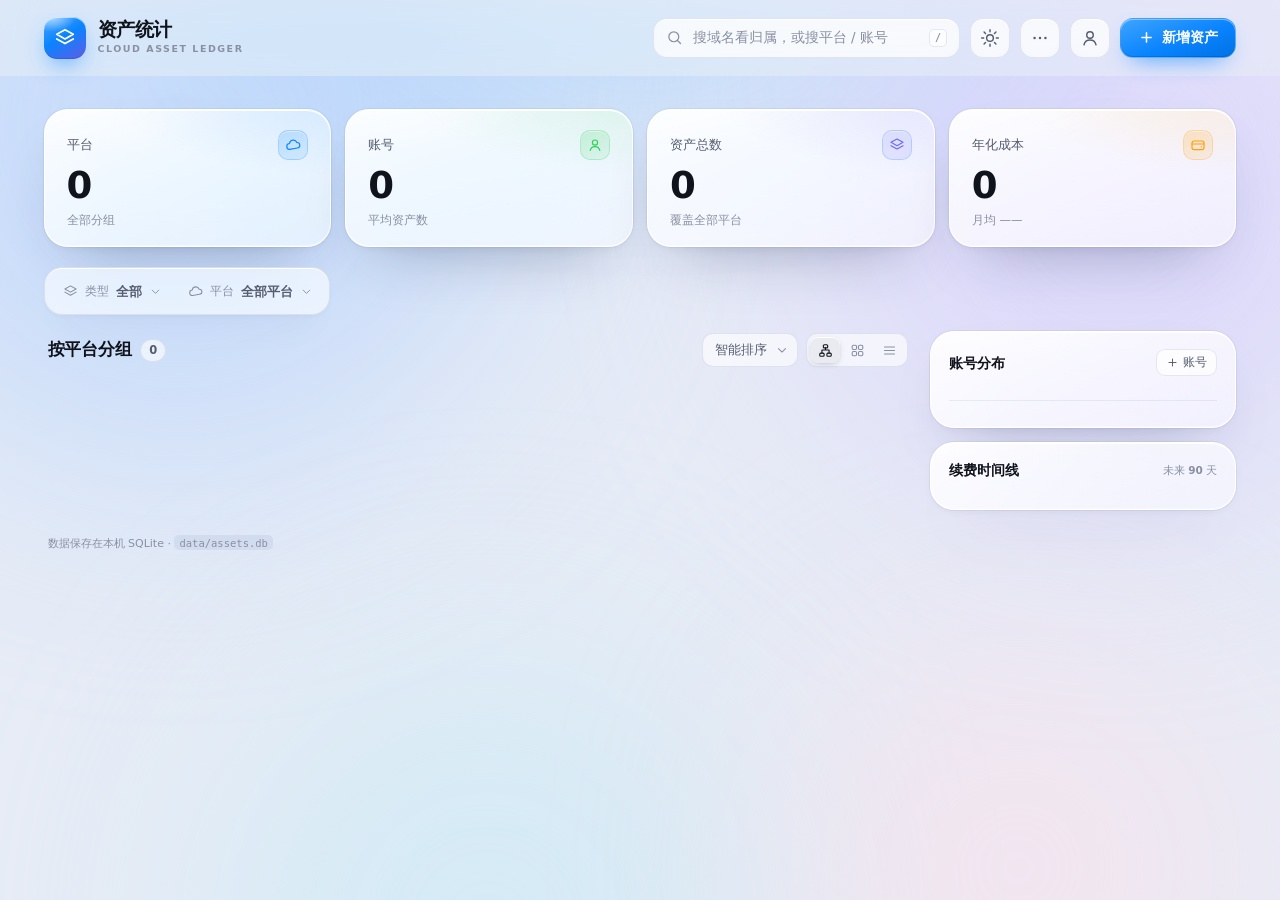
==== commit af925582: "feat(ui): 筛选栏改横向下拉，整体玻璃质感与动效升级 - 筛选栏：四行 chips 收成一条横条 + 类型/平台/申请商/托管四组下拉，   面板整行选项带图标与计数，选择后自动收起，窄屏(<" ====
--- a/static/index.html
+++ b/static/index.html
@@ -54,6 +54,8 @@
   <symbol id="i-edit" viewBox="0 0 24 24"><path d="M4 20h4L18.5 9.5a2.8 2.8 0 0 0-4-4L4 16v4z"/><path d="M14.5 5.5l4 4"/></symbol>
   <symbol id="i-trash" viewBox="0 0 24 24"><path d="M4 7h16M9.5 7V5a2 2 0 0 1 2-2h1a2 2 0 0 1 2 2v2M6 7l1 12.2a2 2 0 0 0 2 1.8h6a2 2 0 0 0 2-1.8L18 7"/></symbol>
   <symbol id="i-external" viewBox="0 0 24 24"><path d="M14 4h6v6"/><path d="M20 4l-9.5 9.5"/><path d="M19 14.5V18a2 2 0 0 1-2 2H6a2 2 0 0 1-2-2V7a2 2 0 0 1 2-2h3.5"/></symbol>
+  <symbol id="i-grip" viewBox="0 0 24 24"><circle cx="9" cy="6.5" r="1.35" fill="currentColor" stroke="none"/><circle cx="15" cy="6.5" r="1.35" fill="currentColor" stroke="none"/><circle cx="9" cy="12" r="1.35" fill="currentColor" stroke="none"/><circle cx="15" cy="12" r="1.35" fill="currentColor" stroke="none"/><circle cx="9" cy="17.5" r="1.35" fill="currentColor" stroke="none"/><circle cx="15" cy="17.5" r="1.35" fill="currentColor" stroke="none"/></symbol>
+  <symbol id="i-copy" viewBox="0 0 24 24"><rect x="8.6" y="8.6" width="11.4" height="11.4" rx="2.4"/><path d="M15.4 8.6V6.2a2 2 0 0 0-2-2H6.2a2 2 0 0 0-2 2v7.2a2 2 0 0 0 2 2h2.4"/></symbol>
   <symbol id="i-chev" viewBox="0 0 24 24"><path d="M6 9.5l6 6 6-6"/></symbol>
   <symbol id="i-chev-right" viewBox="0 0 24 24"><path d="M9.5 6l6 6-6 6"/></symbol>
   <symbol id="i-clock" viewBox="0 0 24 24"><circle cx="12" cy="12" r="9"/><path d="M12 7.2v5.2l3.2 2"/></symbol>
@@ -112,22 +114,22 @@
 
 <main>
   <section class="stats-grid" id="statsGrid">
-    <article class="stat glass" data-key="platforms">
+    <article class="stat glass spot" data-key="platforms">
       <div class="stat-top"><span class="stat-label">平台</span><span class="stat-ico"><svg><use href="#i-cloud"/></svg></span></div>
       <strong class="stat-value" data-num="0">0</strong>
       <span class="stat-foot" data-foot="platforms">全部分组</span>
     </article>
-    <article class="stat glass" data-key="accounts">
+    <article class="stat glass spot" data-key="accounts">
       <div class="stat-top"><span class="stat-label">账号</span><span class="stat-ico green"><svg><use href="#i-user"/></svg></span></div>
       <strong class="stat-value" data-num="0">0</strong>
       <span class="stat-foot" data-foot="accounts">平均资产数</span>
     </article>
-    <article class="stat glass" data-key="total">
+    <article class="stat glass spot" data-key="total">
       <div class="stat-top"><span class="stat-label">资产总数</span><span class="stat-ico"><svg><use href="#i-layers"/></svg></span></div>
       <strong class="stat-value" data-num="0">0</strong>
       <span class="stat-foot" data-foot="total">覆盖全部平台</span>
     </article>
-    <article class="stat glass" data-key="cost">
+    <article class="stat glass spot" data-key="cost">
       <div class="stat-top"><span class="stat-label">年化成本</span><span class="stat-ico amber"><svg><use href="#i-wallet"/></svg></span></div>
       <strong class="stat-value" data-num="0" data-money="1">0</strong>
       <span class="stat-foot" data-foot="cost">月均 ——</span>
@@ -135,9 +137,55 @@
   </section>
 
   <div class="filterbar">
-    <div class="chips" id="categoryChips"></div>
-    <div class="chips chips-sub" id="platformChips"></div>
-    <div class="chips chips-sub" id="providerChips" hidden></div>
+    <div class="fbar" id="filterBar">
+      <div class="fdrop" data-drop="cat">
+        <button class="fd-btn" type="button" data-drop-btn="cat" aria-haspopup="listbox" aria-expanded="false" aria-label="按类型筛选">
+          <svg class="fd-ico"><use href="#i-layers"/></svg>
+          <span class="fd-cap">类型</span>
+          <b class="fd-val">全部</b>
+          <span class="fd-n"></span>
+          <svg class="fd-chev"><use href="#i-chev"/></svg>
+        </button>
+        <div class="fd-menu glass" id="categoryChips" role="listbox" aria-label="类型" hidden></div>
+      </div>
+
+      <div class="fdrop" data-drop="plat">
+        <button class="fd-btn" type="button" data-drop-btn="plat" aria-haspopup="listbox" aria-expanded="false" aria-label="按平台筛选">
+          <svg class="fd-ico"><use href="#i-cloud"/></svg>
+          <span class="fd-cap">平台</span>
+          <b class="fd-val">全部平台</b>
+          <span class="fd-n"></span>
+          <svg class="fd-chev"><use href="#i-chev"/></svg>
+        </button>
+        <div class="fd-menu glass" id="platformChips" role="listbox" aria-label="平台" hidden></div>
+      </div>
+
+      <div class="fdrop" data-drop="prov" hidden>
+        <button class="fd-btn" type="button" data-drop-btn="prov" aria-haspopup="listbox" aria-expanded="false" aria-label="按申请商筛选">
+          <svg class="fd-ico"><use href="#i-key"/></svg>
+          <span class="fd-cap">申请商</span>
+          <b class="fd-val">全部申请商</b>
+          <span class="fd-n"></span>
+          <svg class="fd-chev"><use href="#i-chev"/></svg>
+        </button>
+        <div class="fd-menu glass" id="providerChips" role="listbox" aria-label="申请商" hidden></div>
+      </div>
+
+      <div class="fdrop" data-drop="host" hidden>
+        <button class="fd-btn" type="button" data-drop-btn="host" aria-haspopup="listbox" aria-expanded="false" aria-label="按托管状态筛选">
+          <svg class="fd-ico"><use href="#i-globe"/></svg>
+          <span class="fd-cap">托管</span>
+          <b class="fd-val">全部域名</b>
+          <span class="fd-n"></span>
+          <svg class="fd-chev"><use href="#i-chev"/></svg>
+        </button>
+        <div class="fd-menu glass" id="hostChips" role="listbox" aria-label="托管状态" hidden></div>
+      </div>
+
+      <button class="fd-reset" type="button" id="filterReset" hidden>
+        <svg><use href="#i-close"/></svg><span>清空筛选</span>
+      </button>
+    </div>
   </div>
 
   <div class="alert-bar" id="alertBar" hidden>
@@ -242,6 +290,15 @@
         <p class="hint" id="accountHint">资产必须有归属账号，平台会自动跟着账号走</p>
       </div>
 
+      <div class="field span2" id="hostRow" hidden>
+        <span class="flabel">托管于</span>
+        <div class="select-wrap full">
+          <select id="f-host"></select>
+          <svg><use href="#i-chev"/></svg>
+        </div>
+        <p class="hint" id="hostHint"></p>
+      </div>
+
       <div class="field span2">
         <label for="f-name">名称 <em>*</em></label>
         <input id="f-name" name="name" required maxlength="160" placeholder="例如：demo-web 仓库 / example.com" />
@@ -317,6 +374,7 @@
       </div>
 
       <div class="field">
+        <span class="flabel">续费</span>
         <label class="toggle-line" for="f-renew">
           <span>自动续费</span>
           <span class="switch"><input id="f-renew" name="auto_renew" type="checkbox" /><i></i></span>
@@ -358,6 +416,7 @@
 
     <footer class="sheet-foot">
       <button class="danger-btn" id="deleteBtn" type="button" hidden><svg><use href="#i-trash"/></svg>删除</button>
+      <button class="ghost-btn" id="copyBtn" type="button" hidden><svg><use href="#i-copy"/></svg><span>复制</span></button>
       <button class="ghost-btn" id="openBtn" type="button" hidden><svg><use href="#i-external"/></svg><span>打开链接</span></button>
       <div class="spacer"></div>
       <button class="ghost-btn" id="cancelBtn" type="button">取消</button>
@@ -429,6 +488,88 @@
       <div class="spacer"></div>
       <button class="ghost-btn" id="accCancel" type="button">取消</button>
       <button class="primary-btn" id="accSave" type="button"><svg><use href="#i-check"/></svg><span>保存</span></button>
+    </footer>
+  </div>
+</div>
+
+<!-- 平台重命名弹层 -->
+<div class="sheet-layer" id="platLayer" hidden>
+  <div class="sheet-backdrop" data-close="plat"></div>
+  <div class="sheet glass sheet-sm sheet-xs" role="dialog" aria-modal="true" aria-labelledby="platTitle">
+    <div class="sheet-grabber"></div>
+    <header class="sheet-head">
+      <div>
+        <h2 id="platTitle">重命名平台</h2>
+        <p id="platSub">改名后，这个平台的账号与资产会一起跟过去</p>
+      </div>
+      <button class="icon-btn ghost" id="platClose" aria-label="关闭"><svg><use href="#i-close"/></svg></button>
+    </header>
+
+    <form class="sheet-body" id="platForm" novalidate>
+      <div class="field span2">
+        <label>平台属性</label>
+        <div class="kind-pick" id="platKind">
+          <button type="button" class="kind-opt" data-kind="registrar">
+            <b>域名申请商</b>
+            <span>域名在这家注册/申请，改名时资产的申请商会一起改</span>
+          </button>
+          <button type="button" class="kind-opt" data-kind="service">
+            <b>服务</b>
+            <span>托管、代码、部署这类服务，改名只换平台名，不碰申请商</span>
+          </button>
+        </div>
+      </div>
+      <div class="field span2">
+        <label for="p-name">平台名称 <em>*</em></label>
+        <input id="p-name" maxlength="80" list="platformList" placeholder="例如：Cloudflare" />
+        <p class="hint" id="platHint"></p>
+      </div>
+      <label class="pin-line" id="platSyncLine" hidden>
+        <span class="switch small"><input id="platSyncProv" type="checkbox" checked /><i></i></span>
+        <span id="platSyncText">同时更新资产的申请商名称</span>
+      </label>
+    </form>
+
+    <footer class="sheet-foot">
+      <div class="spacer"></div>
+      <button class="ghost-btn" id="platCancel" type="button">取消</button>
+      <button class="primary-btn" id="platSave" type="button"><svg><use href="#i-check"/></svg><span>保存</span></button>
+    </footer>
+  </div>
+</div>
+
+<!-- 申请商重命名弹层 -->
+<div class="sheet-layer" id="provLayer" hidden>
+  <div class="sheet-backdrop" data-close="prov"></div>
+  <div class="sheet glass sheet-sm sheet-xs" role="dialog" aria-modal="true" aria-labelledby="provTitle">
+    <div class="sheet-grabber"></div>
+    <header class="sheet-head">
+      <div>
+        <h2 id="provTitle">重命名申请商</h2>
+        <p id="provSub">申请商是域名上「哪家给的」标记，只改这个标记，不动账号与托管</p>
+      </div>
+      <button class="icon-btn ghost" id="provClose" aria-label="关闭"><svg><use href="#i-close"/></svg></button>
+    </header>
+
+    <form class="sheet-body" id="provForm" novalidate>
+      <div class="field span2">
+        <label for="pv-from">申请商</label>
+        <div class="select-wrap full">
+          <select id="pv-from"></select>
+          <svg><use href="#i-chev"/></svg>
+        </div>
+      </div>
+      <div class="field span2">
+        <label for="pv-to">新名字 <em>*</em></label>
+        <input id="pv-to" maxlength="80" placeholder="例如：Namecheap" />
+        <p class="hint" id="provHint"></p>
+      </div>
+    </form>
+
+    <footer class="sheet-foot">
+      <div class="spacer"></div>
+      <button class="ghost-btn" id="provCancel" type="button">取消</button>
+      <button class="primary-btn" id="provSave" type="button"><svg><use href="#i-check"/></svg><span>保存</span></button>
     </footer>
   </div>
 </div>
--- a/static/style.css
+++ b/static/style.css
@@ -6,6 +6,7 @@
 :root {
   --ease-spring: cubic-bezier(0.34, 1.56, 0.64, 1);
   --ease-out: cubic-bezier(0.22, 1, 0.36, 1);
+  --ease-smooth: cubic-bezier(0.4, 0, 0.2, 1);
   --radius-xl: 30px;
   --radius-lg: 24px;
   --radius-md: 18px;
@@ -21,69 +22,73 @@
 }
 
 html[data-theme="light"] {
-  --bg: #eaeef6;
-  --bg-2: #f7f8fc;
+  --bg: #e7ecf6;
+  --bg-2: #f8f9fd;
 
   --text: #10131c;
   --text-2: #565d70;
   --text-3: #8a90a3;
 
-  --glass-hi: rgba(255, 255, 255, 0.86);
-  --glass-lo: rgba(255, 255, 255, 0.54);
-  --glass-border: rgba(255, 255, 255, 0.9);
-  --glass-edge: rgba(140, 155, 190, 0.16);
+  --glass-hi: rgba(255, 255, 255, 0.92);
+  --glass-lo: rgba(255, 255, 255, 0.55);
+  --glass-border: rgba(255, 255, 255, 0.95);
+  --glass-edge: rgba(140, 155, 190, 0.14);
   --glass-blur: blur(34px) saturate(190%);
 
-  --shadow-lg: 0 28px 64px -32px rgba(24, 40, 82, 0.42), 0 4px 14px -6px rgba(24, 40, 82, 0.12);
-  --shadow-sm: 0 10px 26px -18px rgba(24, 40, 82, 0.5);
+  --shadow-lg: 0 28px 64px -32px rgba(24, 40, 82, 0.38), 0 4px 14px -6px rgba(24, 40, 82, 0.1);
+  --shadow-md: 0 18px 40px -22px rgba(24, 40, 82, 0.3), 0 3px 10px -4px rgba(24, 40, 82, 0.08);
+  --shadow-sm: 0 10px 26px -18px rgba(24, 40, 82, 0.45);
   --inset-hi: inset 0 1px 0 rgba(255, 255, 255, 1), inset 0 -1px 0 rgba(255, 255, 255, 0.35);
   --inset-hi-soft: inset 0 1px 0 rgba(255, 255, 255, 0.9);
 
   --field-bg: rgba(255, 255, 255, 0.72);
   --field-border: rgba(160, 175, 205, 0.28);
-  --hover-tint: rgba(255, 255, 255, 0.55);
+  --hover-tint: rgba(255, 255, 255, 0.6);
   --chip-bg: rgba(255, 255, 255, 0.62);
-  --hairline: rgba(120, 135, 170, 0.14);
-  --blob-1: #9dc8ff;
-  --blob-2: #cdc0ff;
-  --blob-3: #bfe8f4;
-  --blob-4: #ffdbe6;
-  --blob-op: 0.42;
+  --hairline: rgba(120, 135, 170, 0.13);
+  --blob-1: #a8ccff;
+  --blob-2: #d3c6ff;
+  --blob-3: #c2e9f5;
+  --blob-4: #ffdee8;
+  --blob-op: 0.5;
   --grain-op: 0.035;
   --code-bg: rgba(120, 140, 180, 0.12);
+  --spot: rgba(255, 255, 255, 0.78);
 }
 
 html[data-theme="dark"] {
-  --bg: #06070b;
-  --bg-2: #0b0d13;
+  --bg: #04050a;
+  --bg-2: #0a0c13;
 
   --text: #f1f3f9;
   --text-2: #a2a9bd;
   --text-3: #6d7488;
 
-  --glass-hi: rgba(34, 37, 50, 0.78);
-  --glass-lo: rgba(18, 20, 28, 0.52);
-  --glass-border: rgba(255, 255, 255, 0.12);
+  --glass-hi: rgba(35, 38, 51, 0.8);
+  --glass-lo: rgba(18, 20, 28, 0.5);
+  --glass-border: rgba(255, 255, 255, 0.13);
   --glass-edge: rgba(255, 255, 255, 0.05);
   --glass-blur: blur(36px) saturate(170%);
 
   --shadow-lg: 0 32px 70px -30px rgba(0, 0, 0, 0.9), 0 2px 10px -4px rgba(0, 0, 0, 0.6);
+  --shadow-md: 0 22px 46px -24px rgba(0, 0, 0, 0.85), 0 2px 8px -3px rgba(0, 0, 0, 0.55);
   --shadow-sm: 0 14px 30px -20px rgba(0, 0, 0, 0.85);
-  --inset-hi: inset 0 1px 0 rgba(255, 255, 255, 0.14), inset 0 -1px 0 rgba(0, 0, 0, 0.3);
+  --inset-hi: inset 0 1px 0 rgba(255, 255, 255, 0.15), inset 0 -1px 0 rgba(0, 0, 0, 0.3);
   --inset-hi-soft: inset 0 1px 0 rgba(255, 255, 255, 0.1);
 
   --field-bg: rgba(255, 255, 255, 0.05);
   --field-border: rgba(255, 255, 255, 0.1);
-  --hover-tint: rgba(255, 255, 255, 0.06);
+  --hover-tint: rgba(255, 255, 255, 0.07);
   --chip-bg: rgba(255, 255, 255, 0.055);
-  --hairline: rgba(255, 255, 255, 0.075);
+  --hairline: rgba(255, 255, 255, 0.07);
   --blob-1: #1a5fd0;
   --blob-2: #4f2bab;
   --blob-3: #123f6e;
   --blob-4: #47225c;
-  --blob-op: 0.4;
+  --blob-op: 0.38;
   --grain-op: 0.05;
   --code-bg: rgba(255, 255, 255, 0.07);
+  --spot: rgba(255, 255, 255, 0.1);
 }
 
 * { box-sizing: border-box; }
@@ -105,15 +110,43 @@
   font-size: 15px;
   line-height: 1.5;
   -webkit-font-smoothing: antialiased;
+  text-rendering: optimizeLegibility;
+  font-feature-settings: "cv02", "cv03", "cv04", "cv11"; /* SF Pro 的更干净字形 */
   transition: background-color 0.55s var(--ease-out), color 0.35s var(--ease-out);
   overflow-x: hidden;
 }
 
 /* 任何一层都不允许被内容顶宽 */
 main, .workspace, .board, .filterbar, .stats-grid, .rail { min-width: 0; max-width: 100%; }
-.topbar-actions, .search, .chips { min-width: 0; }
+.topbar-actions, .search, .fbar { min-width: 0; }
 
 ::selection { background: rgba(10, 132, 255, 0.28); }
+
+/* 主题切换：两个快照叠着，新的从按钮位置圆形铺开（JS 里驱动 clip-path） */
+::view-transition-old(root),
+::view-transition-new(root) {
+  animation: none;
+  mix-blend-mode: normal;
+}
+::view-transition-old(root) { z-index: 1; }
+::view-transition-new(root) { z-index: 2; }
+
+/* 细滚动条：只在用到滚动的地方出现，平时贴着边缘不抢戏 */
+* { scrollbar-width: thin; scrollbar-color: color-mix(in srgb, var(--text-3) 45%, transparent) transparent; }
+::-webkit-scrollbar { width: 8px; height: 8px; }
+::-webkit-scrollbar-track { background: transparent; }
+::-webkit-scrollbar-thumb {
+  border-radius: 999px;
+  background: color-mix(in srgb, var(--text-3) 42%, transparent);
+  border: 2px solid transparent;
+  background-clip: padding-box;
+  transition: background 0.25s;
+}
+::-webkit-scrollbar-thumb:hover { background: color-mix(in srgb, var(--text-3) 62%, transparent); background-clip: padding-box; border: 2px solid transparent; }
+::-webkit-scrollbar-corner { background: transparent; }
+
+/* 键盘聚焦统一用强调色细环，不用浏览器默认蓝框 */
+:focus-visible { outline: 2px solid color-mix(in srgb, var(--accent) 55%, transparent); outline-offset: 1px; }
 
 /* ---------------------------------------------- 背景光斑 */
 .aurora {
@@ -126,19 +159,41 @@
     linear-gradient(180deg, var(--bg) 0%, var(--bg) 100%);
   transition: background 0.6s var(--ease-out);
 }
+/* 顶部一抹品牌色光晕，让首屏有「灯打下来」的层次 */
+.aurora::after {
+  content: "";
+  position: absolute;
+  top: -18vw;
+  left: 50%;
+  width: 120vw;
+  height: 44vw;
+  transform: translateX(-50%);
+  border-radius: 50%;
+  background: radial-gradient(50% 50% at 50% 50%,
+    color-mix(in srgb, var(--accent) 16%, transparent) 0%,
+    transparent 70%);
+  filter: blur(30px);
+  pointer-events: none;
+  transition: background 0.6s var(--ease-out);
+}
+html[data-theme="dark"] .aurora::after {
+  background: radial-gradient(50% 50% at 50% 50%,
+    color-mix(in srgb, var(--accent) 22%, transparent) 0%,
+    transparent 70%);
+}
 
 .blob {
   position: absolute;
   border-radius: 50%;
-  filter: blur(110px);
+  filter: blur(120px);
   opacity: var(--blob-op);
   will-change: transform;
   transition: background-color 0.8s var(--ease-out), opacity 0.6s;
 }
-.blob.b1 { width: 52vw; height: 52vw; left: -12vw; top: -16vw; background: var(--blob-1); animation: drift1 26s ease-in-out infinite; }
-.blob.b2 { width: 46vw; height: 46vw; right: -10vw; top: -8vw; background: var(--blob-2); animation: drift2 31s ease-in-out infinite; }
-.blob.b3 { width: 40vw; height: 40vw; left: 18vw; bottom: -22vw; background: var(--blob-3); animation: drift3 37s ease-in-out infinite; }
-.blob.b4 { width: 34vw; height: 34vw; right: 4vw; bottom: -14vw; background: var(--blob-4); animation: drift1 29s ease-in-out infinite reverse; }
+.blob.b1 { width: 54vw; height: 54vw; left: -13vw; top: -17vw; background: var(--blob-1); animation: drift1 26s ease-in-out infinite; }
+.blob.b2 { width: 48vw; height: 48vw; right: -11vw; top: -9vw; background: var(--blob-2); animation: drift2 31s ease-in-out infinite; }
+.blob.b3 { width: 42vw; height: 42vw; left: 17vw; bottom: -23vw; background: var(--blob-3); animation: drift3 37s ease-in-out infinite; }
+.blob.b4 { width: 35vw; height: 35vw; right: 3vw; bottom: -15vw; background: var(--blob-4); animation: drift1 29s ease-in-out infinite reverse; }
 
 @keyframes drift1 {
   0%, 100% { transform: translate3d(0, 0, 0) scale(1); }
@@ -175,18 +230,36 @@
     box-shadow 0.4s var(--ease-out), transform 0.4s var(--ease-spring);
 }
 
-/* 顶部镜面高光 */
+/* 顶部镜面高光：左上 12% 处一盏窄光，压到卡片上沿 40% 以内 */
 .glass::before {
   content: "";
   position: absolute;
   inset: 0;
   border-radius: inherit;
-  background: radial-gradient(120% 90% at 12% -10%, rgba(255, 255, 255, 0.55) 0%, transparent 55%);
-  opacity: 0.9;
+  background: radial-gradient(115% 85% at 10% -12%, rgba(255, 255, 255, 0.6) 0%, transparent 50%);
+  opacity: 0.85;
   pointer-events: none;
   transition: opacity 0.4s;
 }
-html[data-theme="dark"] .glass::before { opacity: 0.35; }
+html[data-theme="dark"] .glass::before { opacity: 0.3; background: radial-gradient(115% 85% at 10% -12%, rgba(255, 255, 255, 0.32) 0%, transparent 50%); }
+
+/* 鼠标跟随的微光（JS 写 --mx / --my），卡片才有玻璃反光感 */
+.glass::after {
+  content: "";
+  position: absolute;
+  inset: 0;
+  border-radius: inherit;
+  background: radial-gradient(240px 240px at var(--mx, -30%) var(--my, -30%), var(--spot) 0%, transparent 100%);
+  opacity: 0;
+  pointer-events: none;
+  transition: opacity 0.5s var(--ease-out);
+  z-index: 0;
+}
+@media (hover: hover) and (pointer: fine) {
+  .glass.spot:hover::after { opacity: 1; }
+}
+/* 微光层在文字下面，只照亮卡片底色，不影响可读性 */
+.glass.spot > * { position: relative; z-index: 1; }
 
 @supports not ((backdrop-filter: blur(1px)) or (-webkit-backdrop-filter: blur(1px))) {
   html[data-theme="light"] .glass { background: rgba(255, 255, 255, 0.96); }
@@ -209,11 +282,17 @@
   -webkit-backdrop-filter: blur(22px) saturate(180%);
   backdrop-filter: blur(22px) saturate(180%);
   border-bottom: 1px solid transparent;
-  transition: border-color 0.4s, background 0.4s;
+  transition: border-color 0.4s, background 0.4s, box-shadow 0.4s;
+  animation: topIn 0.55s var(--ease-out) both;
 }
 .topbar.scrolled {
   border-bottom-color: var(--hairline);
-  background: color-mix(in srgb, var(--bg) 78%, transparent);
+  background: color-mix(in srgb, var(--bg) 80%, transparent);
+  box-shadow: 0 12px 30px -22px rgba(24, 40, 82, 0.4);
+}
+@keyframes topIn {
+  from { opacity: 0; transform: translateY(-14px); }
+  to { opacity: 1; transform: none; }
 }
 
 .brand { display: flex; align-items: center; gap: 12px; min-width: 0; }
@@ -224,9 +303,15 @@
   border-radius: 13px;
   color: #fff;
   background: linear-gradient(150deg, #4aa8ff 0%, #0a84ff 46%, #5e5ce6 100%);
-  box-shadow: 0 8px 20px -8px rgba(10, 132, 255, 0.75), inset 0 1px 0 rgba(255, 255, 255, 0.55);
+  box-shadow: 0 10px 24px -9px rgba(10, 132, 255, 0.85), inset 0 1px 0 rgba(255, 255, 255, 0.6),
+    inset 0 -1px 0 rgba(0, 0, 0, 0.12);
   position: relative;
   overflow: hidden;
+  transition: transform 0.5s var(--ease-spring), box-shadow 0.4s;
+}
+.brand:hover .brand-mark {
+  transform: rotate(-4deg) scale(1.04);
+  box-shadow: 0 14px 30px -10px rgba(10, 132, 255, 0.95), inset 0 1px 0 rgba(255, 255, 255, 0.65);
 }
 .brand-mark::after {
   content: ""; position: absolute; inset: 0;
@@ -410,56 +495,275 @@
 }
 
 .stat {
-  padding: 18px 20px 16px;
+  --sc: var(--accent);
+  padding: 20px 22px 17px;
   border-radius: var(--radius-lg);
   display: flex;
   flex-direction: column;
-  gap: 3px;
+  gap: 4px;
   overflow: hidden;
   cursor: default;
+  /* 卡片右上角一层与该指标同色的极淡光晕，四张白卡才有各自的身份 */
+  background:
+    radial-gradient(130% 100% at 104% -14%, color-mix(in srgb, var(--sc) 13%, transparent) 0%, transparent 62%),
+    linear-gradient(158deg, var(--glass-hi) 0%, var(--glass-lo) 100%);
   animation: rise 0.65s var(--ease-out) both;
   animation-delay: calc(var(--i, 0) * 60ms);
 }
-.stat:hover { transform: translateY(-2px); box-shadow: var(--inset-hi), var(--shadow-lg); }
+/* 四张卡按顺序错开 60ms 入场，比同时冒出来有节奏 */
+.stats-grid .stat:nth-child(2) { animation-delay: 70ms; }
+.stats-grid .stat:nth-child(3) { animation-delay: 140ms; }
+.stats-grid .stat:nth-child(4) { animation-delay: 210ms; }
+.stat[data-key="accounts"] { --sc: var(--green); }
+.stat[data-key="total"] { --sc: #6d6bf5; }
+.stat[data-key="cost"] { --sc: var(--amber); }
+/* 资产总数的图标跟着一起换成紫调，否则卡片光晕和图标会对不上 */
+.stat[data-key="total"] .stat-ico {
+  color: #6d6bf5;
+  background: color-mix(in srgb, #6d6bf5 12%, transparent);
+}
+.stat:hover {
+  transform: translateY(-3px);
+  border-color: color-mix(in srgb, var(--sc) 24%, var(--glass-border));
+  box-shadow: var(--inset-hi), var(--shadow-lg), 0 0 0 1px color-mix(in srgb, var(--sc) 10%, transparent);
+}
+html[data-theme="dark"] .stat {
+  background:
+    radial-gradient(130% 100% at 104% -14%, color-mix(in srgb, var(--sc) 18%, transparent) 0%, transparent 60%),
+    linear-gradient(158deg, var(--glass-hi) 0%, var(--glass-lo) 100%);
+}
 
 .stat-top { display: flex; align-items: center; justify-content: space-between; gap: 8px; }
 .stat-label { font-size: 12.5px; color: var(--text-2); font-weight: 560; letter-spacing: 0.005em; }
 .stat-ico {
-  width: 28px; height: 28px;
+  width: 30px; height: 30px;
   display: grid; place-items: center;
-  border-radius: 9px;
+  border-radius: 10px;
   color: var(--accent);
-  background: color-mix(in srgb, var(--accent) 12%, transparent);
-}
-.stat-ico svg { width: 15px; height: 15px; }
-.stat-ico.amber { color: var(--amber); background: color-mix(in srgb, var(--amber) 14%, transparent); }
-.stat-ico.red { color: var(--red); background: color-mix(in srgb, var(--red) 13%, transparent); }
-.stat-ico.green { color: var(--green); background: color-mix(in srgb, var(--green) 14%, transparent); }
+  background: linear-gradient(150deg,
+    color-mix(in srgb, var(--accent) 18%, transparent) 0%,
+    color-mix(in srgb, var(--accent) 9%, transparent) 100%);
+  border: 1px solid color-mix(in srgb, var(--accent) 20%, transparent);
+  box-shadow: inset 0 1px 0 rgba(255, 255, 255, 0.4);
+  transition: transform 0.45s var(--ease-spring);
+}
+.stat-ico svg { width: 16px; height: 16px; }
+.stat:hover .stat-ico { transform: scale(1.08) rotate(-3deg); }
+.stat-ico.amber { color: var(--amber); background: linear-gradient(150deg, color-mix(in srgb, var(--amber) 20%, transparent), color-mix(in srgb, var(--amber) 10%, transparent)); border-color: color-mix(in srgb, var(--amber) 22%, transparent); }
+.stat-ico.red { color: var(--red); background: linear-gradient(150deg, color-mix(in srgb, var(--red) 18%, transparent), color-mix(in srgb, var(--red) 9%, transparent)); border-color: color-mix(in srgb, var(--red) 20%, transparent); }
+.stat-ico.green { color: var(--green); background: linear-gradient(150deg, color-mix(in srgb, var(--green) 18%, transparent), color-mix(in srgb, var(--green) 9%, transparent)); border-color: color-mix(in srgb, var(--green) 22%, transparent); }
 
 .stat-value {
-  font-size: clamp(26px, 2.6vw, 32px);
-  font-weight: 700;
-  letter-spacing: -0.035em;
-  line-height: 1.15;
+  font-size: clamp(30px, 2.9vw, 38px);
+  font-weight: 740;
+  letter-spacing: -0.045em;
+  line-height: 1.05;
   font-variant-numeric: tabular-nums;
-  margin-top: 2px;
-}
-.stat-foot { font-size: 11.5px; color: var(--text-3); margin-top: 1px; }
-
-/* ---------------------------------------------- 筛选 */
+  margin-top: 3px;
+}
+.stat-foot { font-size: 11.5px; color: var(--text-3); margin-top: 2px; letter-spacing: 0.005em; }
+
+/* ---------------------------------------------- 筛选（横向下拉条） */
 .filterbar {
+  position: relative;
+  z-index: 30; /* 下拉面板要盖住下面的卡片，.filterbar 的入场动画会建层叠上下文，这里显式抬一层 */
   margin: 20px 0 16px;
   animation: rise 0.65s var(--ease-out) 0.16s both;
 }
-.chips {
+
+/* 一条横向工具条，四组筛选各是一个下拉 */
+.fbar {
+  display: inline-flex;
+  align-items: center;
+  gap: 4px;
+  flex-wrap: wrap;
+  max-width: 100%;
+  padding: 6px;
+  border-radius: 18px;
+  border: 1px solid var(--field-border);
+  background: var(--chip-bg);
+  -webkit-backdrop-filter: blur(20px) saturate(160%);
+  backdrop-filter: blur(20px) saturate(160%);
+  box-shadow: var(--inset-hi-soft), var(--shadow-md);
+}
+
+.fdrop { position: relative; min-width: 0; }
+.fdrop[hidden] { display: none; }
+
+.fd-btn {
+  display: inline-flex;
+  align-items: center;
+  gap: 7px;
+  height: 34px;
+  max-width: 100%;
+  padding: 0 9px 0 11px;
+  border: 1px solid transparent;
+  border-radius: 12px;
+  background: transparent;
+  color: var(--text-2);
+  font: inherit;
+  font-size: 13px;
+  line-height: 1;
+  white-space: nowrap;
+  cursor: pointer;
+  transition: background 0.22s var(--ease-out), color 0.22s, border-color 0.22s,
+    box-shadow 0.28s, transform 0.22s var(--ease-spring);
+}
+.fd-btn:hover { background: var(--hover-tint); color: var(--text); transform: translateY(-0.5px); }
+.fd-btn:active { transform: scale(0.97); }
+.fd-btn.is-on {
+  color: var(--text);
+  background: var(--hover-tint);
+  border-color: var(--field-border);
+  box-shadow: var(--inset-hi-soft), 0 6px 14px -8px rgba(24, 40, 82, 0.4);
+}
+.fd-btn .fd-ico { width: 15px; height: 15px; color: var(--c, var(--text-3)); }
+.fd-btn .fd-cap {
+  font-size: 11.5px;
+  color: var(--text-3);
+  letter-spacing: 0.01em;
+}
+.fd-btn .fd-val {
+  font-weight: 600;
+  font-variant-numeric: tabular-nums;
+  overflow: hidden;
+  text-overflow: ellipsis;
+  max-width: 160px;
+}
+.fd-btn.is-on .fd-val { color: var(--c, var(--accent)); }
+.fd-btn .fd-n {
+  font-size: 11px;
+  font-weight: 500;
+  color: var(--text-3);
+  font-variant-numeric: tabular-nums;
+}
+.fd-btn .fd-n:empty { display: none; }
+.fd-btn .fd-chev {
+  width: 13px; height: 13px;
+  color: var(--text-3);
+  transition: transform 0.3s var(--ease-spring);
+}
+.fdrop.open .fd-btn { background: var(--hover-tint); color: var(--text); }
+.fdrop.open .fd-chev { transform: rotate(180deg); }
+
+/* 下拉面板 */
+.fd-menu {
+  position: absolute;
+  top: calc(100% + 7px);
+  left: 0;
+  z-index: 60;
   display: flex;
+  flex-direction: column;
+  gap: 2px;
+  min-width: 208px;
+  max-width: min(330px, 82vw);
+  max-height: 330px;
+  overflow-y: auto;
+  overscroll-behavior: contain;
+  padding: 6px;
+  border-radius: 16px;
+  border-color: var(--glass-border);
+  /* 压在卡片上方：用实底 + 关掉 backdrop-filter，
+     否则和 .fbar 的玻璃层叠在一起会透出下面的卡片 */
+  background: #ffffff;
+  -webkit-backdrop-filter: none;
+  backdrop-filter: none;
+  box-shadow: var(--inset-hi), 0 24px 54px -22px rgba(20, 35, 70, 0.45),
+    0 4px 14px -6px rgba(20, 35, 70, 0.18);
+  transform-origin: top left;
+  animation: fdIn 0.26s var(--ease-spring);
+}
+html[data-theme="dark"] .fd-menu { background: #191b24; box-shadow: var(--inset-hi), 0 26px 60px -22px rgba(0, 0, 0, 0.85), 0 4px 16px -6px rgba(0, 0, 0, 0.6); }
+.fd-menu[hidden] { display: none; }
+.fdrop.right .fd-menu { left: auto; right: 0; transform-origin: top right; }
+@keyframes fdIn {
+  from { opacity: 0; transform: translateY(-6px) scale(0.985); }
+  to { opacity: 1; transform: none; }
+}
+
+/* 面板里的选项：整行，去掉 chip 的 pill 外观 */
+.fbar .fd-menu .chip {
+  display: flex;
+  width: 100%;
+  height: 34px;
+  justify-content: flex-start;
   gap: 8px;
-  overflow-x: auto;
-  padding: 2px 2px 6px;
-  scrollbar-width: none;
-}
-.chips::-webkit-scrollbar { display: none; }
-
+  padding: 0 10px;
+  border: 0;
+  border-radius: 9px;
+  background: transparent;
+  box-shadow: none;
+  -webkit-backdrop-filter: none;
+  backdrop-filter: none;
+  color: var(--text-2);
+  font-size: 13px;
+  font-weight: 500;
+  text-align: left;
+}
+.fbar .fd-menu .chip:hover {
+  background: var(--hover-tint);
+  color: var(--text);
+  transform: none;
+}
+.fbar .fd-menu .chip:active { transform: none; }
+.fbar .fd-menu .chip svg { width: 15px; height: 15px; color: var(--c, var(--text-3)); }
+.fbar .fd-menu .chip .chip-n { margin-left: auto; font-size: 11.5px; }
+.fbar .fd-menu .chip.active {
+  background: color-mix(in srgb, var(--c, var(--accent)) 15%, transparent);
+  color: var(--text);
+  border-color: transparent;
+  font-weight: 650;
+  box-shadow: none;
+}
+.fbar .fd-menu .chip.active .chip-n { color: var(--text-2); }
+.fbar .fd-menu .chip.active svg { color: var(--c, var(--accent)); }
+/* 面板末尾的「改名」这类操作项 */
+.fbar .fd-menu .chip.chip-ghost {
+  margin-top: 5px;
+  border: 1px dashed var(--hairline);
+  background: transparent;
+  color: var(--text-3);
+  font-weight: 500;
+}
+.fbar .fd-menu .chip.chip-ghost:hover { color: var(--accent); border-color: var(--accent); }
+
+.fd-reset {
+  display: inline-flex;
+  align-items: center;
+  gap: 5px;
+  height: 30px;
+  margin: 0 2px 0 3px;
+  padding: 0 10px;
+  border: 0;
+  border-radius: 9px;
+  background: transparent;
+  color: var(--text-3);
+  font: inherit;
+  font-size: 12px;
+  cursor: pointer;
+  transition: color 0.2s, background 0.2s;
+}
+.fd-reset svg { width: 13px; height: 13px; }
+.fd-reset:hover {
+  color: var(--red);
+  background: color-mix(in srgb, var(--red) 10%, transparent);
+}
+.fd-reset[hidden] { display: none; }
+
+/* 窄屏：只留文字 + 箭头，四组压回一行 */
+@media (max-width: 700px) {
+  .fbar { gap: 1px; padding: 4px; border-radius: 14px; }
+  .fd-btn { gap: 4px; padding: 0 5px 0 7px; font-size: 12.5px; }
+  .fd-btn .fd-cap,
+  .fd-btn .fd-n,
+  .fd-btn .fd-ico { display: none; }
+  .fd-btn .fd-val { max-width: 80px; }
+  .fd-btn .fd-chev { width: 12px; height: 12px; }
+  .fd-reset { margin-left: 0; padding: 0 7px; }
+  .fd-reset span { display: none; }
+}
+
+/* .chip 现在是下拉面板里的选项行的基础样式 */
 .chip {
   display: inline-flex; align-items: center; gap: 6px;
   height: 34px;
@@ -488,6 +792,14 @@
 }
 .chip.active .chip-n { color: rgba(255, 255, 255, 0.78); }
 
+/* 面板末尾的「改名」这类操作按钮：虚线边框，跟筛选项区分开 */
+.chip.chip-ghost {
+  border-style: dashed;
+  color: var(--text-3);
+  background: transparent;
+}
+.chip.chip-ghost:hover { color: var(--accent); border-color: var(--accent); }
+
 /* ---------------------------------------------- 工作区 */
 .workspace {
   display: grid;
@@ -602,31 +914,49 @@
   backdrop-filter: var(--glass-blur);
   border: 1px solid var(--glass-border);
   box-shadow: var(--inset-hi-soft), var(--shadow-sm), 0 0 0 1px var(--glass-edge);
-  transition: transform 0.38s var(--ease-spring), box-shadow 0.35s var(--ease-out),
+  transition: transform 0.42s var(--ease-spring), box-shadow 0.4s var(--ease-out),
     border-color 0.3s, background 0.4s;
-  animation: cardIn 0.5s var(--ease-out) both;
-  animation-delay: calc(var(--i, 0) * 26ms);
   overflow: hidden;
   text-align: left;
 }
+/* 同上：平铺 / 列表视图的入场只在头一次绘制时播 */
+#assetGrid.anim-in .asset {
+  animation: cardIn 0.55s var(--ease-out) both;
+  animation-delay: calc(var(--i, 0) * 26ms);
+}
 @keyframes cardIn {
-  from { opacity: 0; transform: translateY(10px) scale(0.985); }
+  from { opacity: 0; transform: translateY(12px) scale(0.98); }
   to { opacity: 1; transform: none; }
 }
+/* 鼠标跟随反光（JS 写 --mx / --my）：压在三列内容下面，只照亮卡底 */
+.asset::before {
+  content: "";
+  position: absolute; inset: 0;
+  z-index: 0;
+  border-radius: inherit;
+  background: radial-gradient(220px 220px at var(--mx, -30%) var(--my, -30%), var(--spot) 0%, transparent 100%);
+  opacity: 0;
+  transition: opacity 0.45s var(--ease-out);
+  pointer-events: none;
+}
+.asset > .asset-icon, .asset > .asset-main, .asset > .asset-side { position: relative; z-index: 1; }
 .asset::after {
   content: "";
   position: absolute; inset: 0;
   border-radius: inherit;
-  background: radial-gradient(90% 60% at 0% 0%, rgba(255, 255, 255, 0.5), transparent 60%);
+  background: radial-gradient(80% 55% at 0% 0%, rgba(255, 255, 255, 0.34), transparent 62%);
   opacity: 0;
   transition: opacity 0.35s;
   pointer-events: none;
 }
 .asset:hover {
-  transform: translateY(-2.5px);
-  border-color: color-mix(in srgb, var(--accent) 28%, var(--glass-border));
-  box-shadow: var(--inset-hi-soft), 0 22px 44px -26px rgba(20, 40, 80, 0.55),
-    0 0 0 1px color-mix(in srgb, var(--accent) 14%, transparent);
+  transform: translateY(-3px);
+  border-color: color-mix(in srgb, var(--accent) 30%, var(--glass-border));
+  box-shadow: var(--inset-hi-soft), 0 24px 48px -26px rgba(20, 40, 80, 0.55),
+    0 0 0 1px color-mix(in srgb, var(--accent) 15%, transparent);
+}
+@media (hover: hover) and (pointer: fine) {
+  .asset:hover::before { opacity: 1; }
 }
 .asset:hover::after { opacity: 1; }
 .asset:active { transform: scale(0.988); }
@@ -644,7 +974,18 @@
   overflow: hidden;
   transition: transform 0.4s var(--ease-spring);
 }
-.asset-icon svg { width: 21px; height: 21px; stroke-width: 1.8; }
+.asset-icon svg { width: 21px; height: 21px; stroke-width: 1.8; position: relative; z-index: 1; }
+/* 图标底片的上缘高光，玻璃感更实 */
+.asset-icon::after {
+  content: "";
+  position: absolute; inset: 0;
+  border-radius: inherit;
+  background: radial-gradient(75% 60% at 28% -6%, rgba(255, 255, 255, 0.6), transparent 72%);
+  pointer-events: none;
+}
+html[data-theme="dark"] .asset-icon::after {
+  background: radial-gradient(75% 60% at 28% -6%, rgba(255, 255, 255, 0.16), transparent 72%);
+}
 .asset:hover .asset-icon { transform: scale(1.06) rotate(-2deg); }
 
 .asset-main { min-width: 0; }
@@ -718,9 +1059,19 @@
   white-space: nowrap;
 }
 
-/* 列表视图 */
-.asset-grid.list { grid-template-columns: 1fr; gap: 7px; }
-.asset-grid.list .asset { border-radius: 15px; padding: 10px 14px; grid-template-columns: 36px minmax(0, 1fr) auto; }
+/* 列表视图：一行一条，hover 时左侧拉出一道类别色竖线，不至于几十行糊成一片 */
+.asset-grid.list { grid-template-columns: 1fr; gap: 6px; }
+.asset-grid.list .asset {
+  border-radius: 14px;
+  padding: 9px 14px;
+  grid-template-columns: 36px minmax(0, 1fr) auto;
+  box-shadow: var(--inset-hi-soft), 0 6px 16px -14px rgba(20, 40, 80, 0.4), 0 0 0 1px var(--glass-edge);
+}
+.asset-grid.list .asset:hover {
+  transform: translateX(3px);
+  box-shadow: var(--inset-hi-soft), 0 14px 28px -20px rgba(20, 40, 80, 0.55),
+    inset 3px 0 0 var(--c, var(--accent)), 0 0 0 1px color-mix(in srgb, var(--c, var(--accent)) 16%, transparent);
+}
 .asset-grid.list .asset-icon { width: 36px; height: 36px; border-radius: 11px; }
 .asset-grid.list .asset-icon svg { width: 17px; height: 17px; }
 .asset-grid.list .asset-sub { display: none; }
@@ -760,7 +1111,12 @@
   animation: rise 0.6s var(--ease-out) 0.26s both;
 }
 
-.panel { padding: 17px 18px 16px; border-radius: var(--radius-lg); }
+.panel { padding: 17px 18px 16px; border-radius: var(--radius-lg); transition: background 0.5s var(--ease-out), border-color 0.4s, box-shadow 0.45s var(--ease-out); }
+.panel:hover {
+  border-color: color-mix(in srgb, var(--accent) 14%, var(--glass-border));
+  box-shadow: var(--inset-hi), var(--shadow-lg), 0 0 0 1px var(--glass-edge),
+    0 0 0 1.5px color-mix(in srgb, var(--accent) 6%, transparent);
+}
 .panel-head { display: flex; align-items: center; justify-content: space-between; gap: 8px; margin-bottom: 12px; }
 .panel-head h3 { margin: 0; font-size: 13.5px; font-weight: 650; letter-spacing: -0.005em; }
 .panel-tag { font-size: 10.5px; color: var(--text-3); font-weight: 560; }
@@ -816,13 +1172,24 @@
 .pb-name { width: 102px; flex: none; color: var(--text-2); white-space: nowrap; overflow: hidden; text-overflow: ellipsis; }
 .pb-track { flex: 1; height: 6px; border-radius: 999px; background: var(--hairline); overflow: hidden; }
 .pb-fill {
+  position: relative;
   display: block;
   height: 100%; border-radius: 999px;
   background: linear-gradient(90deg, #4aa8ff, var(--accent));
   width: 0;
   transition: width 0.9s var(--ease-out);
   box-shadow: 0 0 10px -2px color-mix(in srgb, var(--accent) 60%, transparent);
-}
+  overflow: hidden;
+}
+/* 进度条里一条缓慢扫过的高光，初次加载时最显眼 */
+.pb-fill::after {
+  content: "";
+  position: absolute; inset: 0;
+  background: linear-gradient(90deg, transparent, rgba(255, 255, 255, 0.5), transparent);
+  transform: translateX(-110%);
+  animation: shine 2.8s var(--ease-out) 0.6s 2;
+}
+@keyframes shine { to { transform: translateX(110%); } }
 .pb-n { width: 16px; text-align: right; color: var(--text-3); font-variant-numeric: tabular-nums; flex: none; }
 .platform-foot { margin-top: 12px; padding-top: 10px; border-top: 1px solid var(--hairline); font-size: 11px; color: var(--text-3); display: flex; justify-content: space-between; }
 
@@ -864,6 +1231,10 @@
 .sheet-layer.open .sheet-backdrop { opacity: 1; }
 .sheet-layer.open .sheet { transform: none; opacity: 1; }
 
+/* 单字段的小弹层（平台改名）：不跟着 92vh 撑满，内容多高就多高 */
+.sheet.sheet-xs { height: auto; }
+.sheet.sheet-xs .sheet-body { flex: 0 0 auto; }
+
 .sheet-grabber {
   display: none;
   width: 38px; height: 4.5px;
@@ -897,7 +1268,8 @@
 
 .field { display: flex; flex-direction: column; gap: 6px; min-width: 0; }
 .field.span2 { grid-column: span 2; }
-.field > label {
+.field > label,
+.field > .flabel {
   font-size: 11.5px; font-weight: 600;
   color: var(--text-2);
   letter-spacing: 0.01em;
@@ -1202,16 +1574,7 @@
    平台 → 账号 → 资产 三级分组视图
    ============================================================ */
 
-/* 次级筛选行 */
-.chips-sub { margin-top: 6px; }
-.chip.sm { height: 30px; padding: 0 11px; font-size: 12px; border-radius: 10px; }
-.chip.sm svg { width: 14px; height: 14px; color: var(--c, currentColor); }
-.chip.sm.active {
-  background: var(--c, var(--accent));
-  border-color: transparent;
-  box-shadow: 0 8px 18px -10px var(--c, var(--accent)), inset 0 1px 0 rgba(255, 255, 255, 0.35);
-}
-.chip.sm.active svg { color: #fff; }
+/* 次级筛选行的旧样式已并入 .fbar 下拉，这里只留分组视图需要的微调 */
 
 /* 到期提醒条 */
 .alert-bar {
@@ -1241,12 +1604,32 @@
 .link-btn:hover { background: color-mix(in srgb, var(--accent) 12%, transparent); }
 
 /* 平台卡片 */
-#groupBoard { display: flex; flex-direction: column; gap: 12px; }
+#groupBoard { display: flex; flex-direction: column; gap: 13px; }
 
 .plat {
   border-radius: 24px;
   overflow: hidden;
   padding: 0;
+  /* 平台色只在左上角淡淡晕开一层，和大片白卡拉开层次 */
+  background:
+    radial-gradient(110% 70% at 0% 0%, color-mix(in srgb, var(--p, var(--accent)) 8%, transparent) 0%, transparent 58%),
+    linear-gradient(158deg, var(--glass-hi) 0%, var(--glass-lo) 100%);
+  transition: background 0.5s var(--ease-out), border-color 0.4s var(--ease-out),
+    box-shadow 0.45s var(--ease-out), transform 0.45s var(--ease-spring);
+}
+.plat:hover {
+  transform: translateY(-1.5px);
+  box-shadow: var(--inset-hi), var(--shadow-lg), 0 0 0 1px var(--glass-edge),
+    0 0 0 1.5px color-mix(in srgb, var(--p, var(--accent)) 8%, transparent);
+}
+html[data-theme="dark"] .plat {
+  background:
+    radial-gradient(110% 70% at 0% 0%, color-mix(in srgb, var(--p, var(--accent)) 14%, transparent) 0%, transparent 56%),
+    linear-gradient(158deg, var(--glass-hi) 0%, var(--glass-lo) 100%);
+}
+/* 入场动画只在「第一次绘制 / 切视图」时播一次（.anim-in 由 JS 短暂加上），
+   否则每次搜索、筛选、保存重渲染都会让所有卡片重新淡入，看着像在闪。 */
+#groupBoard.anim-in .plat {
   animation: cardIn 0.5s var(--ease-out) both;
   animation-delay: calc(var(--i, 0) * 26ms);
 }
@@ -1266,13 +1649,19 @@
   display: grid; place-items: center;
   border-radius: 13px;
   color: var(--p);
-  background: color-mix(in srgb, var(--p) 13%, transparent);
-  border: 1px solid color-mix(in srgb, var(--p) 24%, transparent);
-  box-shadow: inset 0 1px 0 rgba(255, 255, 255, 0.35);
-  transition: transform 0.4s var(--ease-spring);
+  background: linear-gradient(150deg,
+    color-mix(in srgb, var(--p) 20%, transparent) 0%,
+    color-mix(in srgb, var(--p) 10%, transparent) 100%);
+  border: 1px solid color-mix(in srgb, var(--p) 26%, transparent);
+  box-shadow: inset 0 1px 0 rgba(255, 255, 255, 0.4);
+  transition: transform 0.45s var(--ease-spring), box-shadow 0.4s;
 }
 .plat-mark svg { width: 21px; height: 21px; }
-.plat-head:hover .plat-mark { transform: scale(1.06) rotate(-2deg); }
+.plat-head:hover .plat-mark {
+  transform: scale(1.08) rotate(-2.5deg);
+  box-shadow: inset 0 1px 0 rgba(255, 255, 255, 0.45),
+    0 8px 18px -8px color-mix(in srgb, var(--p) 55%, transparent);
+}
 
 .plat-id { min-width: 0; }
 .plat-id h3 {
@@ -1307,23 +1696,42 @@
 }
 .plat-fold svg { width: 16px; height: 16px; }
 .plat.folded .plat-fold { transform: rotate(-90deg); }
-.plat.folded .plat-body { display: none; }
-
+
+/* 折叠动画：高度由 JS 实测后过渡（见 applyFold()）。
+   grid-template-rows 1fr→0fr 在本机 Chromium 上会直接跳变，不可靠，别再用。
+   外层只管高度 + 裁剪，内层负责内边距（padding 放在外层会让 0 高度时仍留 12px）。 */
 .plat-body {
+  overflow: hidden;
+  transition: height 0.34s var(--ease-out);
+}
+.plat-body-in {
   display: flex; flex-direction: column; gap: 8px;
   padding: 0 12px 12px;
 }
+.plat.folded .plat-body { height: 0; }
+/* 收起后把内容移出可聚焦序列；延迟到动画结束再隐藏，否则会闪一下 */
+.plat.folded .plat-body-in { visibility: hidden; transition: visibility 0s linear 0.34s; }
 
 /* 账号行 */
+/* 账号行：比平台卡低一层的「浅凹槽」，hover 时按平台色描边 */
 .acc {
   border-radius: 17px;
-  background: color-mix(in srgb, var(--bg) 46%, transparent);
+  background: linear-gradient(180deg,
+    color-mix(in srgb, var(--bg) 40%, transparent) 0%,
+    color-mix(in srgb, var(--bg) 56%, transparent) 100%);
   border: 1px solid var(--hairline);
-  box-shadow: var(--inset-hi-soft);
+  box-shadow: inset 0 1px 0 rgba(255, 255, 255, 0.5);
   overflow: hidden;
-  transition: border-color 0.3s, background 0.3s;
-}
-.acc:hover { border-color: color-mix(in srgb, var(--text-3) 26%, transparent); }
+  transition: border-color 0.32s, background 0.32s, box-shadow 0.4s;
+}
+html[data-theme="dark"] .acc {
+  background: linear-gradient(180deg, rgba(255, 255, 255, 0.035) 0%, rgba(255, 255, 255, 0.012) 100%);
+  box-shadow: inset 0 1px 0 rgba(255, 255, 255, 0.06);
+}
+.acc:hover {
+  border-color: color-mix(in srgb, var(--p, var(--text-3)) 22%, var(--hairline));
+  box-shadow: inset 0 1px 0 rgba(255, 255, 255, 0.5), 0 10px 24px -18px rgba(24, 40, 82, 0.4);
+}
 
 .acc-head {
   display: flex; align-items: center; gap: 11px;
@@ -1341,10 +1749,14 @@
   border-radius: 11px;
   font-size: 14px; font-weight: 700;
   color: var(--p, var(--accent));
-  background: color-mix(in srgb, var(--p, var(--accent)) 14%, transparent);
-  border: 1px solid color-mix(in srgb, var(--p, var(--accent)) 26%, transparent);
-  box-shadow: inset 0 1px 0 rgba(255, 255, 255, 0.4);
-}
+  background: linear-gradient(150deg,
+    color-mix(in srgb, var(--p, var(--accent)) 20%, transparent) 0%,
+    color-mix(in srgb, var(--p, var(--accent)) 11%, transparent) 100%);
+  border: 1px solid color-mix(in srgb, var(--p, var(--accent)) 28%, transparent);
+  box-shadow: inset 0 1px 0 rgba(255, 255, 255, 0.45);
+  transition: transform 0.45s var(--ease-spring);
+}
+.acc-head:hover .acc-avatar { transform: scale(1.07); }
 
 .acc-id { min-width: 0; flex: 1; }
 .acc-line { display: flex; align-items: center; gap: 6px; min-width: 0; }
@@ -1444,13 +1856,22 @@
 }
 .mini-icon svg { width: 14px; height: 14px; }
 .acc:hover .mini-icon, .acc-head:focus-within .mini-icon { opacity: 1; }
+/* 平台标题栏里的改名按钮：跟着平台卡片悬停显形 */
+.plat:hover .mini-icon, .plat-head:focus-within .mini-icon { opacity: 1; }
 .mini-icon:hover { background: var(--hover-tint); color: var(--text); }
 .mini-icon:active { transform: scale(0.9); }
 .mini-icon.acc-fold { opacity: 1; transition: transform 0.4s var(--ease-spring); }
 .acc.folded .acc-fold { transform: rotate(-90deg); }
-.acc.folded .acc-body { display: none; }
-
-.acc-body { padding: 0 12px 12px; }
+
+/* 账号折叠同理：外层高度过渡 + 裁剪，内层放内边距 */
+.acc-body {
+  overflow: hidden;
+  transition: height 0.3s var(--ease-out);
+}
+.acc-body-in { padding: 0 12px 12px; }
+.acc.folded .acc-body { height: 0; }
+.acc.folded .acc-body-in { visibility: hidden; transition: visibility 0s linear 0.3s; }
+
 .ac-grid {
   display: grid;
   grid-template-columns: repeat(auto-fill, minmax(178px, 1fr));
@@ -1460,7 +1881,7 @@
   position: relative;
   display: flex; align-items: center; gap: 7px;
   height: 34px; padding: 0 9px;
-  border-radius: 10px;
+  border-radius: 11px;
   border: 1px solid var(--c-line, var(--hairline));
   background: var(--c-soft, var(--chip-bg));
   color: var(--text);
@@ -1468,15 +1889,17 @@
   text-align: left;
   cursor: pointer;
   min-width: 0;
-  transition: transform 0.26s var(--ease-spring), box-shadow 0.26s, border-color 0.26s;
+  transition: transform 0.3s var(--ease-spring), box-shadow 0.3s, border-color 0.28s,
+    background 0.28s;
 }
 .ac:hover {
-  transform: translateY(-1.5px);
-  box-shadow: 0 10px 20px -14px rgba(20, 40, 80, 0.5);
-  border-color: color-mix(in srgb, var(--c) 42%, transparent);
-}
-.ac:active { transform: scale(0.975); }
-.ac-ico { display: grid; place-items: center; color: var(--c); flex: none; }
+  transform: translateY(-2px);
+  box-shadow: 0 12px 22px -14px rgba(20, 40, 80, 0.5),
+    0 0 0 1px color-mix(in srgb, var(--c) 12%, transparent);
+  border-color: color-mix(in srgb, var(--c) 45%, transparent);
+}
+.ac:active { transform: scale(0.97); }
+.ac-ico { position: relative; display: grid; place-items: center; color: var(--c); flex: none; }
 .ac-ico svg { width: 14px; height: 14px; stroke-width: 1.9; }
 .ac-name {
   flex: 1; min-width: 0;
@@ -1553,6 +1976,8 @@
 /* 资产弹层里的账号选择 */
 .account-pick { display: flex; gap: 8px; align-items: center; }
 .account-pick .select-wrap { flex: 1; min-width: 0; }
+/* 「新建」跟下拉框同高，否则 27px 的小按钮贴在 40px 控件旁边显得没对齐 */
+.account-pick .mini-btn { height: 40px; padding: 0 12px; font-size: 12px; border-radius: 12px; }
 
 .empty-actions { display: flex; gap: 8px; }
 
@@ -1577,9 +2002,9 @@
   .plat-head { flex-wrap: wrap; padding: 12px 13px; gap: 10px; }
   .plat-stats { margin-left: auto; }
   .plat-id h3 { font-size: 14.5px; }
-  .plat-body { padding: 0 8px 8px; }
+  .plat-body-in { padding: 0 8px 8px; }
   .acc-head { padding: 9px 10px; gap: 9px; }
-  .acc-body { padding: 0 10px 10px; }
+  .acc-body-in { padding: 0 10px 10px; }
   .ac-grid { grid-template-columns: 1fr 1fr; }
   .acc-form { grid-template-columns: 1fr; }
   #accLayer .sheet { width: 100vw; max-height: 92vh; }
@@ -1701,12 +2126,6 @@
   border: 1px solid color-mix(in srgb, var(--pc) 24%, transparent);
   white-space: nowrap;
 }
-.prov-chip.tiny {
-  height: 14px;
-  padding: 0 4px;
-  font-size: 8.5px;
-  border-radius: 4px;
-}
 .asset-prov {
   display: flex;
   align-items: center;
@@ -2031,3 +2450,78 @@
 /* 备份列表里的图标按钮不跟账号头那套「悬停才现身」的规则，常驻可见 */
 .bk-actions .mini-icon { opacity: 1; color: var(--text-2); }
 .bk-actions .mini-icon:hover { color: var(--accent); background: var(--hover-tint); }
+
+/* ---------------------------------------------- 平台属性（申请商 / 服务） */
+/* 改名弹层里的两选一：域名申请商改名会带动资产的申请商，服务不会 */
+.kind-pick { display: grid; grid-template-columns: 1fr 1fr; gap: 8px; }
+.kind-opt {
+  display: grid; gap: 4px; text-align: left;
+  padding: 10px 12px;
+  border-radius: 14px;
+  border: 1px solid var(--field-border);
+  background: var(--chip-bg);
+  color: var(--text-2);
+  font: inherit;
+  cursor: pointer;
+  transition: border-color 0.2s, background 0.2s, transform 0.2s var(--ease-spring);
+}
+.kind-opt b { font-size: 12.5px; font-weight: 650; color: var(--text); }
+.kind-opt span { font-size: 11px; line-height: 1.45; color: var(--text-3); }
+.kind-opt:hover { border-color: color-mix(in srgb, var(--accent) 45%, transparent); }
+.kind-opt:active { transform: scale(0.985); }
+.kind-opt.active {
+  border-color: color-mix(in srgb, var(--accent) 55%, transparent);
+  background: color-mix(in srgb, var(--accent) 10%, transparent);
+}
+.kind-opt.active b { color: var(--accent); }
+
+/* 平台卡片标题旁的「申请商」小标：只给申请商平台挂，服务平台不加噪音 */
+.plat-kind {
+  margin-left: 7px;
+  padding: 1px 7px;
+  border-radius: 7px;
+  font-size: 10px;
+  font-weight: 650;
+  vertical-align: 2px;
+  color: var(--p);
+  background: color-mix(in srgb, var(--p) 14%, transparent);
+  border: 1px solid color-mix(in srgb, var(--p) 28%, transparent);
+}
+
+@media (max-width: 720px) {
+  .kind-pick { grid-template-columns: 1fr; }
+}
+
+/* ---------------------------------------------- 平台排序（拖拽 + 上移下移） */
+.plat-move { display: inline-flex; align-items: center; gap: 1px; }
+.plat-move .mini-icon { width: 22px; height: 24px; }
+.plat-move svg { width: 13px; height: 13px; transform: rotate(180deg); }
+.plat-move .mini-icon:last-child svg { transform: none; }
+.plat-grip { cursor: grab; }
+.plat-grip:active { cursor: grabbing; }
+.plat.dragging {
+  opacity: 0.55;
+  outline: 2px dashed color-mix(in srgb, var(--p) 55%, transparent);
+  outline-offset: -2px;
+  transform: scale(0.995);
+}
+
+/* 折叠动画的可见性收尾时间要跟上面两处 transition-duration 对齐（0.42/0.38 展开、0.3/0.28 收起） */
+@media (prefers-reduced-motion: reduce) {
+  .plat-body, .acc-body { transition: none; }
+  .plat.folded .plat-body-in, .acc.folded .acc-body-in { transition: none; }
+}
+
+/* ---------------------------------------------- 磁贴里的申请商标记
+   磁贴只有 180~215px：icon + 域名 + 剩余天数已经占满，再塞「DigitalPlat One」这种全名徽章
+   会把域名挤到只剩几个字（实测 nameW 从 131 掉到 30 左右）。
+   所以磁贴里只用一颗品牌色圆点表示申请商，全名走 title 悬浮提示；
+   卡片视图（.asset-prov）与详情弹层里仍然是完整文字。 */
+.ac-prov-dot {
+  position: absolute;
+  right: -3px; bottom: -3px;
+  width: 7px; height: 7px;
+  border-radius: 50%;
+  background: var(--pc, var(--text-3));
+  box-shadow: 0 0 0 1.5px var(--c-soft, var(--bg));
+}
